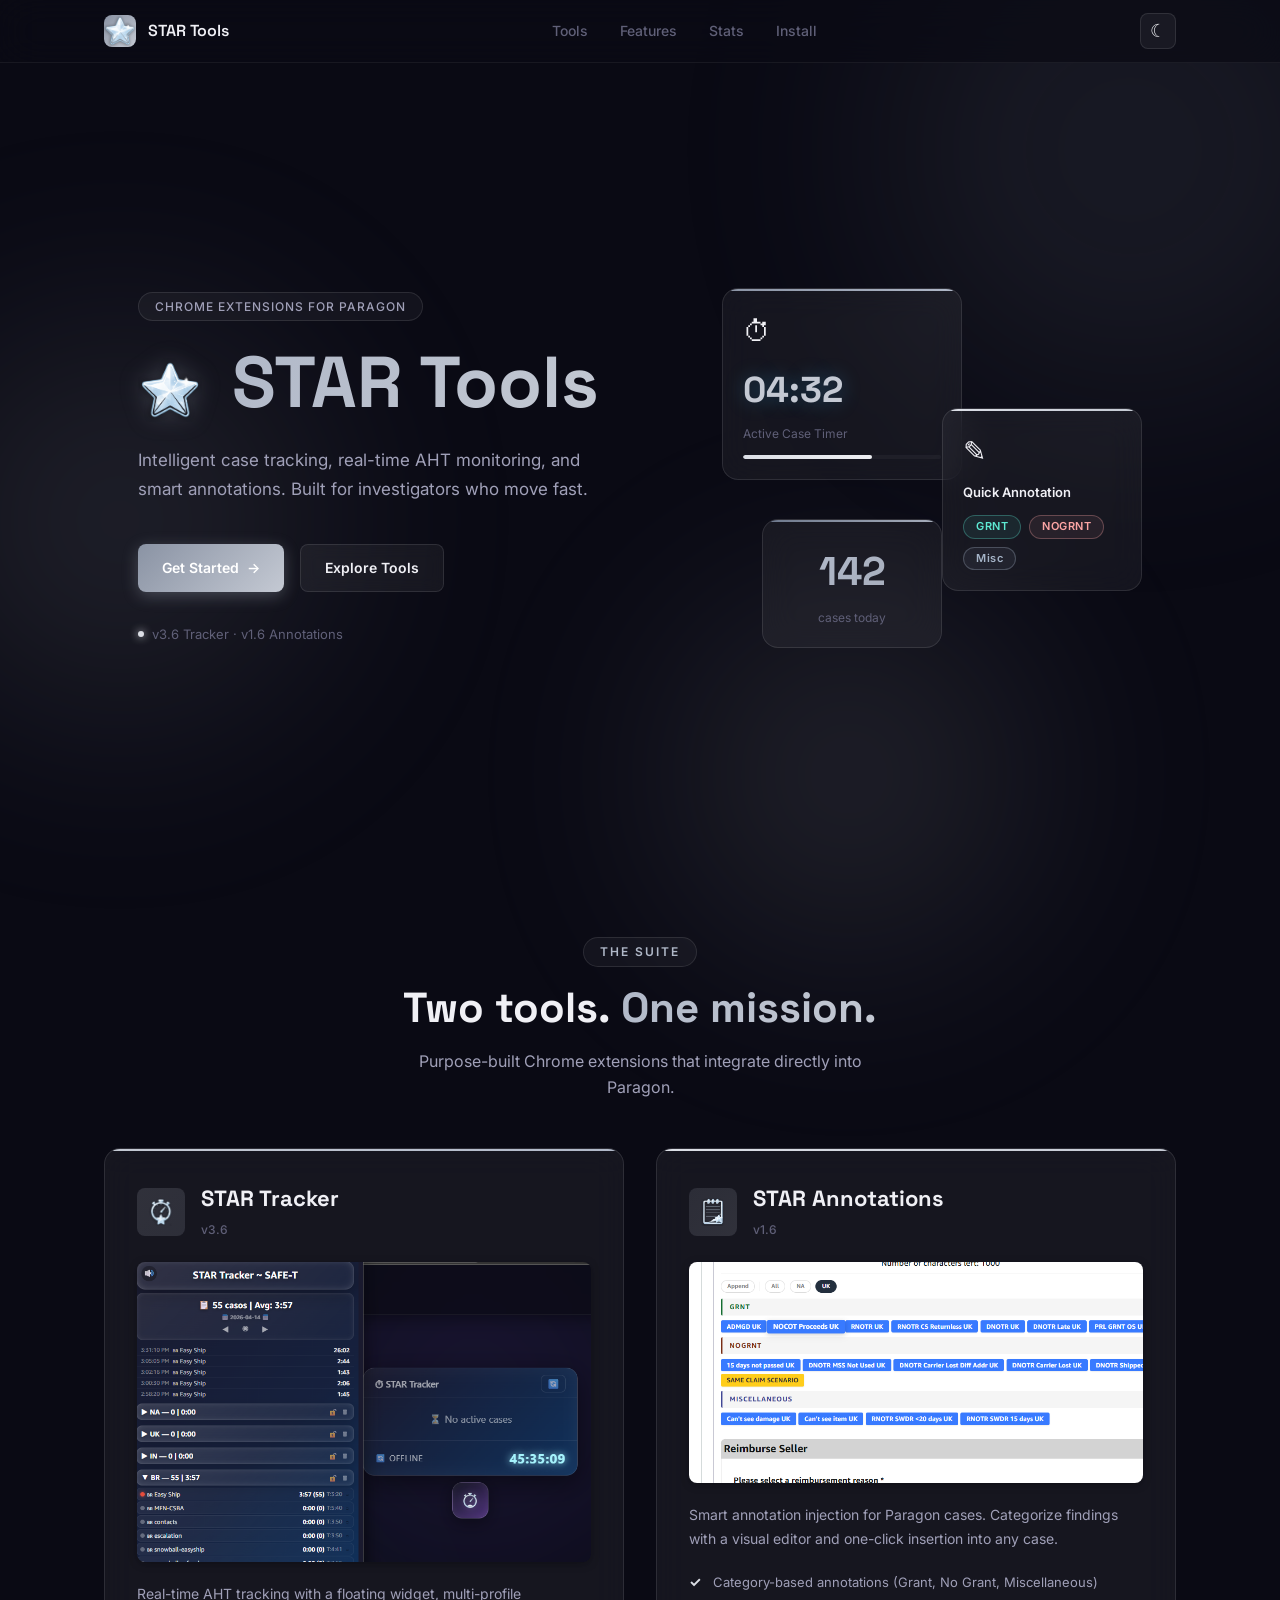
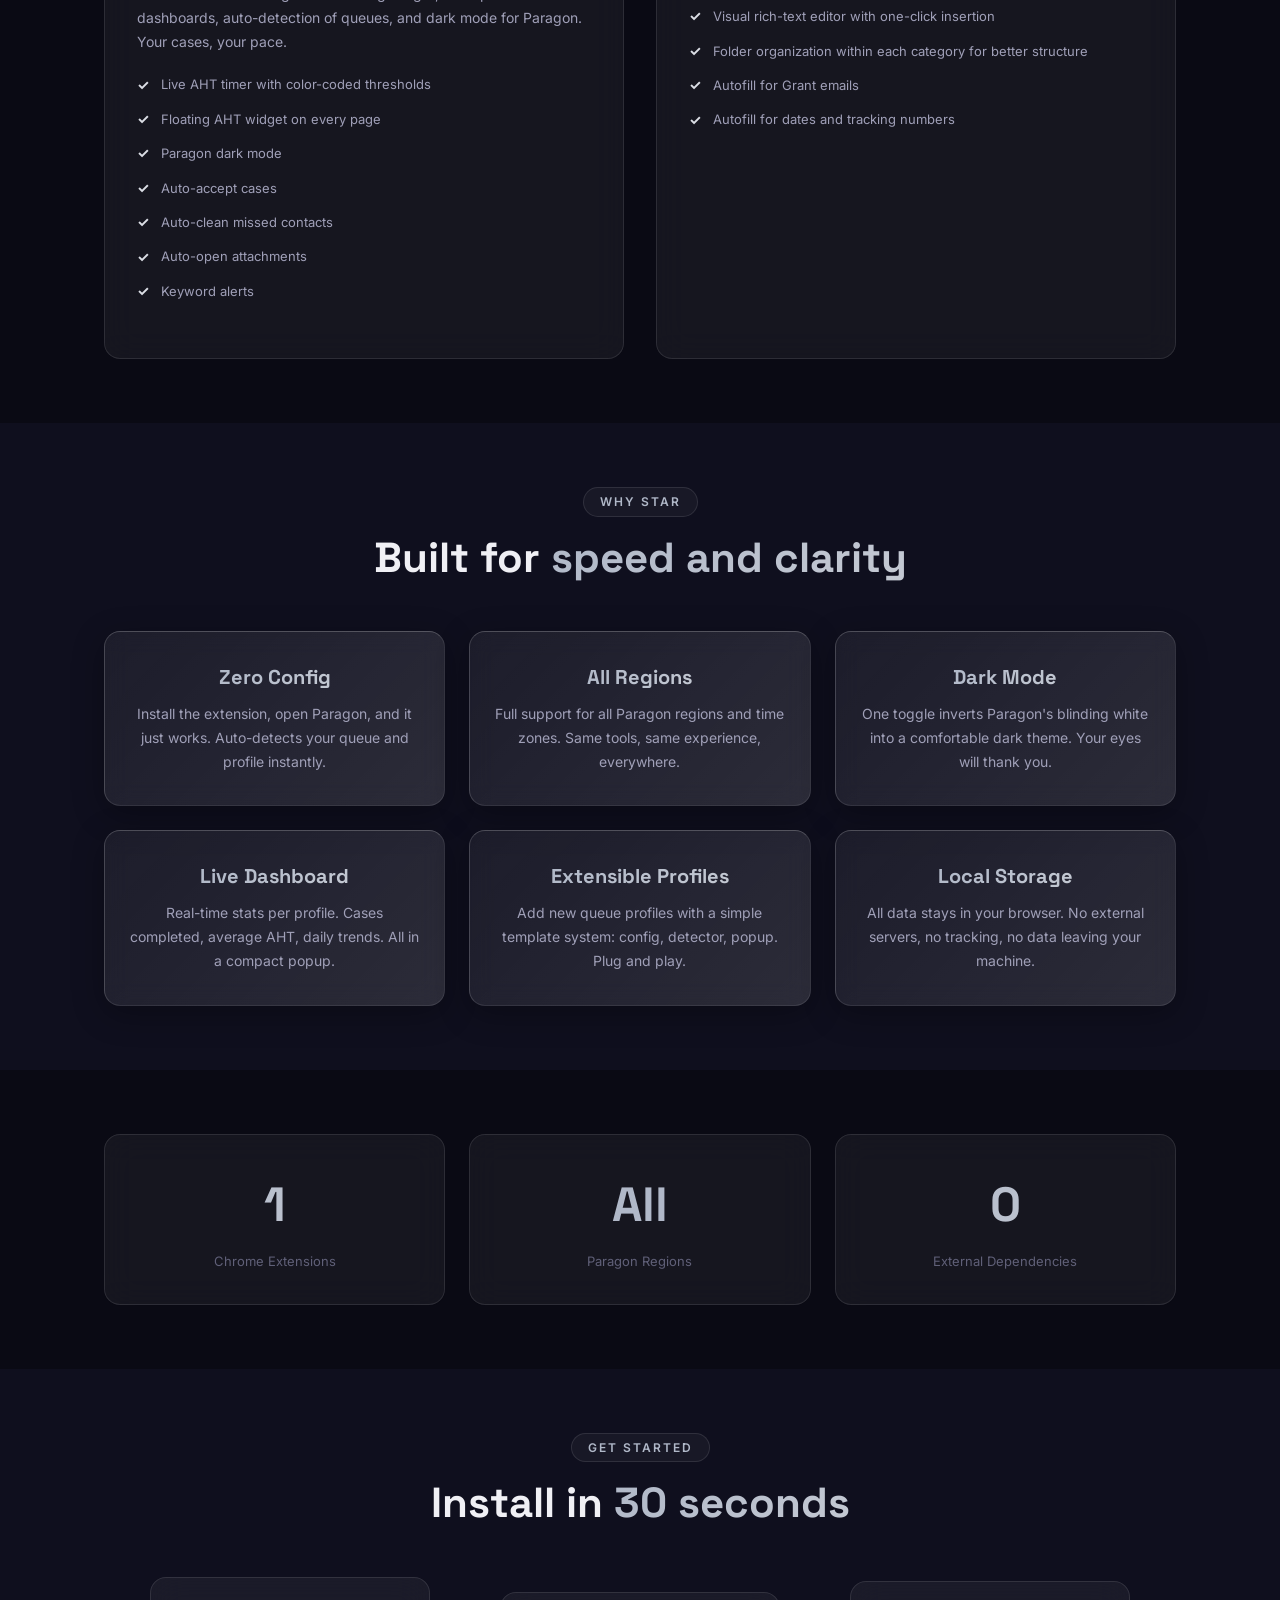
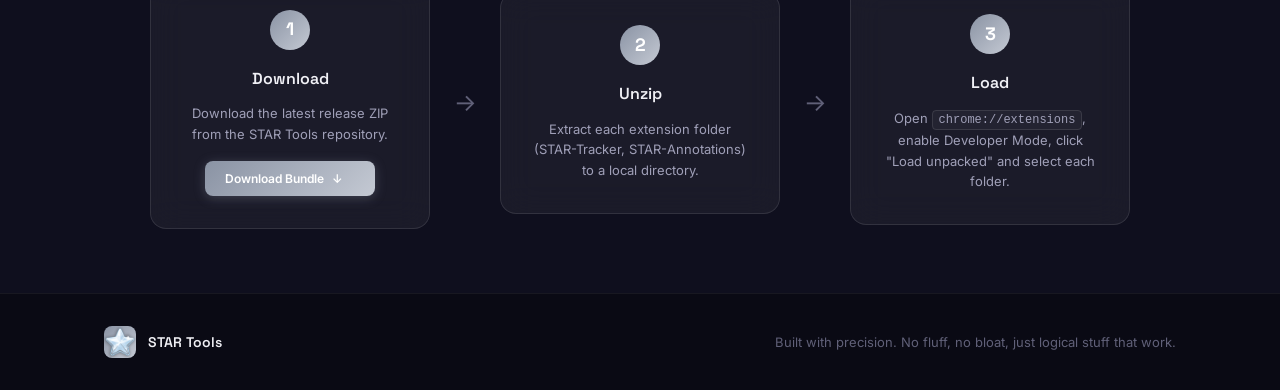
==== index.html @ 4fa31eee "nav: glow glider with scroll spy and hover tracking" ====
<!DOCTYPE html>
<html lang="en" data-theme="dark">
<head>
<meta charset="UTF-8">
<meta name="viewport" content="width=device-width, initial-scale=1.0">
<title>STAR Tools</title>
<link rel="preconnect" href="https://fonts.googleapis.com">
<link href="https://fonts.googleapis.com/css2?family=Inter:wght@300;400;500;600;700;800;900&family=Space+Grotesk:wght@400;500;600;700&display=swap" rel="stylesheet">
<link rel="stylesheet" href="styles.css">
</head>
<body>

<!-- floating particles -->
<div class="particles" id="particles"></div>

<!-- ambient blobs -->
<div class="blob blob-1"></div>
<div class="blob blob-2"></div>
<div class="blob blob-3"></div>

<!-- nav -->
<nav class="nav" id="nav">
  <div class="nav-inner">
    <div class="nav-brand">
      <img src="star-icon.png" alt="STAR Tools Icon" class="nav-logo">
      <span class="nav-title">STAR Tools</span>
    </div>
    <div class="nav-links" id="navLinks">
      <a href="#tools" class="nav-link">Tools</a>
      <a href="#features" class="nav-link">Features</a>
      <a href="#stats" class="nav-link">Stats</a>
      <a href="#install" class="nav-link">Install</a>
      <div class="nav-glider" id="navGlider"></div>
    </div>
    <button class="theme-toggle" id="themeToggle" aria-label="Toggle theme">
      <span class="theme-icon sun">&#9788;</span>
      <span class="theme-icon moon">&#9790;</span>
    </button>
  </div>
</nav>

<!-- hero -->
<section class="hero">
  <div class="hero-content">
    <div class="hero-badge">Chrome Extensions for Paragon</div>
    <h1 class="hero-title">
      <img src="star-icon.png" alt="STAR Tools Icon" class="hero-icon">
      <span class="gradient-text">STAR Tools</span>
    </h1>
    <p class="hero-subtitle">Intelligent case tracking, real-time AHT monitoring, and smart annotations. Built for investigators who move fast.</p>
    <div class="hero-actions">
      <a href="#install" class="btn btn-primary">
        <span>Get Started</span>
        <span class="btn-arrow">&rarr;</span>
      </a>
      <a href="#tools" class="btn btn-glass">
        <span>Explore Tools</span>
      </a>
    </div>
    <div class="hero-version">
      <span class="version-dot"></span>
      v3.6 Tracker &middot; v1.6 Annotations
    </div>
  </div>
  <div class="hero-visual">
    <div class="glass-card hero-card hero-card-1">
      <div class="card-accent"></div>
      <div class="card-icon">&#9201;</div>
      <div class="card-timer">04:32</div>
      <div class="card-label">Active Case Timer</div>
      <div class="card-bar"><div class="card-bar-fill" style="width:65%"></div></div>
    </div>
    <div class="glass-card hero-card hero-card-2">
      <div class="card-accent accent-green"></div>
      <div class="card-icon">&#9998;</div>
      <div class="card-mini-title">Quick Annotation</div>
      <div class="card-tags">
        <span class="tag tag-grnt">GRNT</span>
        <span class="tag tag-nogrnt">NOGRNT</span>
        <span class="tag tag-misc">Misc</span>
      </div>
    </div>
    <div class="glass-card hero-card hero-card-3">
      <div class="card-accent accent-purple"></div>
      <div class="card-stat-row">
        <span class="card-stat-num" data-target="142">0</span>
        <span class="card-stat-label">cases today</span>
      </div>
    </div>
  </div>
</section>

<!-- tools section -->
<section class="section" id="tools">
  <div class="container">
    <div class="section-header">
      <span class="section-badge">The Suite</span>
      <h2 class="section-title">Two tools. <span class="gradient-text">One mission.</span></h2>
      <p class="section-desc">Purpose-built Chrome extensions that integrate directly into Paragon.</p>
    </div>
    <div class="tools-grid">
      <!-- tracker card -->
      <div class="glass-card tool-card" id="trackerCard">
        <div class="card-accent accent-blue"></div>
        <div class="tool-header">
          <div class="tool-icon-wrap">
            <img src="star-tracker-icon.png" alt="STAR Tracker Icon" class="tool-header-icon">
          </div>
          <div>
            <h3 class="tool-name">STAR Tracker</h3>
            <span class="tool-version">v3.6</span>
          </div>
        </div>
        <img src="star-tracker-screenshot.png" alt="STAR Tracker dashboard showing live AHT timer and case stats" class="tool-screenshot">
        <p class="tool-desc">Real-time AHT tracking with a floating widget, multi-profile dashboards, auto-detection of queues, and dark mode for Paragon. Your cases, your pace.</p>
        <ul class="tool-features">
          <li><span class="feat-icon">&#10003;</span> Live AHT timer with color-coded thresholds</li>
          <li><span class="feat-icon">&#10003;</span> Floating AHT widget on every page</li>
          <li><span class="feat-icon">&#10003;</span> Paragon dark mode</li>
          <li><span class="feat-icon">&#10003;</span> Auto-accept cases</li>
          <li><span class="feat-icon">&#10003;</span> Auto-clean missed contacts</li>
          <li><span class="feat-icon">&#10003;</span> Auto-open attachments</li>
          <li><span class="feat-icon">&#10003;</span> Keyword alerts</li>
        </ul>
      </div>
      <!-- annotations card -->
      <div class="glass-card tool-card" id="annotationsCard">
        <div class="card-accent accent-emerald"></div>
        <div class="tool-header">
          <div class="tool-icon-wrap icon-emerald">
            <img src="star-annotations-icon.png" alt="STAR Annotations Icon" class="tool-header-icon">
          </div>
          <div>
            <h3 class="tool-name">STAR Annotations</h3>
            <span class="tool-version">v1.6</span>
          </div>
        </div>
        <img src="star-annotations-screenshot.png" alt="STAR Annotations editor with category-based annotation insertion" class="tool-screenshot">
        <p class="tool-desc">Smart annotation injection for Paragon cases. Categorize findings with a visual editor and one-click insertion into any case.</p>
        <ul class="tool-features">
          <li><span class="feat-icon">&#10003;</span> Category-based annotations (Grant, No Grant, Miscellaneous)</li>
          <li><span class="feat-icon">&#10003;</span> Visual rich-text editor with one-click insertion</li>
          <li><span class="feat-icon">&#10003;</span> Folder organization within each category for better structure</li>
          <li><span class="feat-icon">&#10003;</span> Autofill for Grant emails</li>
          <li><span class="feat-icon">&#10003;</span> Autofill for dates and tracking numbers</li>
        </ul>
      </div>
    </div>
  </div>
</section>

<!-- features -->
<section class="section section-alt" id="features">
  <div class="container">
    <div class="section-header">
      <span class="section-badge">Why STAR</span>
      <h2 class="section-title">Built for <span class="gradient-text">speed and clarity</span></h2>
    </div>
    <div class="features-grid">
      <div class="glass-card feature-card" data-tilt data-tilt-glare data-tilt-max-glare="0.3" data-tilt-scale="1.05">
        <h4 class="feature-name"><span class="gradient-text">Zero Config</span></h4>
        <p class="feature-desc">Install the extension, open Paragon, and it just works. Auto-detects your queue and profile instantly.</p>
      </div>
      <div class="glass-card feature-card" data-tilt data-tilt-glare data-tilt-max-glare="0.3" data-tilt-scale="1.05">
        <h4 class="feature-name"><span class="gradient-text">All Regions</span></h4>
        <p class="feature-desc">Full support for all Paragon regions and time zones. Same tools, same experience, everywhere.</p>
      </div>
      <div class="glass-card feature-card" data-tilt data-tilt-glare data-tilt-max-glare="0.3" data-tilt-scale="1.05">
        <h4 class="feature-name"><span class="gradient-text">Dark Mode</span></h4>
        <p class="feature-desc">One toggle inverts Paragon's blinding white into a comfortable dark theme. Your eyes will thank you.</p>
      </div>
      <div class="glass-card feature-card" data-tilt data-tilt-glare data-tilt-max-glare="0.3" data-tilt-scale="1.05">
        <h4 class="feature-name"><span class="gradient-text">Live Dashboard</span></h4>
        <p class="feature-desc">Real-time stats per profile. Cases completed, average AHT, daily trends. All in a compact popup.</p>
      </div>
      <div class="glass-card feature-card" data-tilt data-tilt-glare data-tilt-max-glare="0.3" data-tilt-scale="1.05">
        <h4 class="feature-name"><span class="gradient-text">Extensible Profiles</span></h4>
        <p class="feature-desc">Add new queue profiles with a simple template system: config, detector, popup. Plug and play.</p>
      </div>
      <div class="glass-card feature-card" data-tilt data-tilt-glare data-tilt-max-glare="0.3" data-tilt-scale="1.05">
        <h4 class="feature-name"><span class="gradient-text">Local Storage</span></h4>
        <p class="feature-desc">All data stays in your browser. No external servers, no tracking, no data leaving your machine.</p>
      </div>
    </div>
  </div>
</section>

<!-- stats -->
<section class="section" id="stats">
  <div class="container">
    <div class="stats-row stats-row-3">
      <div class="glass-card stat-card">
        <div class="stat-number" data-target="2">0</div>
        <div class="stat-label">Chrome Extensions</div>
      </div>
      <div class="glass-card stat-card">
        <div class="stat-number stat-text">All</div>
        <div class="stat-label">Paragon Regions</div>
      </div>
      <div class="glass-card stat-card">
        <div class="stat-number" data-target="0">0</div>
        <div class="stat-label">External Dependencies</div>
      </div>
    </div>
  </div>
</section>

<!-- install -->
<section class="section section-alt" id="install">
  <div class="container">
    <div class="section-header">
      <span class="section-badge">Get Started</span>
      <h2 class="section-title">Install in <span class="gradient-text">30 seconds</span></h2>
    </div>
    <div class="install-steps">
      <div class="glass-card step-card">
        <div class="step-num">1</div>
        <h4 class="step-title">Download</h4>
        <p class="step-desc">Download the latest release ZIP from the STAR Tools repository.</p>
        <a href="STAR-Tools-Bundle.zip" download class="btn btn-download btn-sm">
          <span>Download Bundle</span>
          <span class="btn-arrow">&darr;</span>
        </a>
      </div>
      <div class="step-arrow">&rarr;</div>
      <div class="glass-card step-card">
        <div class="step-num">2</div>
        <h4 class="step-title">Unzip</h4>
        <p class="step-desc">Extract each extension folder (STAR-Tracker, STAR-Annotations) to a local directory.</p>
      </div>
      <div class="step-arrow">&rarr;</div>
      <div class="glass-card step-card">
        <div class="step-num">3</div>
        <h4 class="step-title">Load</h4>
        <p class="step-desc">Open <code>chrome://extensions</code>, enable Developer Mode, click "Load unpacked" and select each folder.</p>
      </div>
    </div>
  </div>
</section>
</section>
<footer class="footer">
  <div class="container footer-inner">
    <div class="footer-brand">
       <img src="star-icon.png" alt="STAR Tools Icon" class="nav-logo">
      <span>STAR Tools</span>
    </div>
    <div class="footer-copy">Built with precision. No fluff, no bloat, just logical stuff that work.</div>
  </div>
</footer>

<script src="script.js"></script>
</body>
</html>
---- styles.css ----
/* ========================================
   STAR Tools Landing ~ Liquid Glass
   ======================================== */

/* -- reset & base -- */
*, *::before, *::after { margin: 0; padding: 0; box-sizing: border-box; }

:root {
  --font-body: 'Inter', sans-serif;
  --font-display: 'Space Grotesk', sans-serif;

  /* spacing scale (4px base) */
  --sp-1: 4px; --sp-2: 8px; --sp-3: 12px; --sp-4: 16px; --sp-5: 20px;
  --sp-6: 24px; --sp-7: 32px; --sp-8: 40px; --sp-9: 48px; --sp-10: 64px;

  /* radius */
  --radius-sm: 8px;
  --radius-md: 16px;
  --radius-lg: 24px;

  /* transitions */
  --ease: cubic-bezier(0.4, 0, 0.2, 1);
  --speed: 0.3s;

  /* gradient angles */
  --grad-angle: 135deg;
}

/* -- dark theme -- */
[data-theme="dark"] {
  --bg: #0a0a14;
  --bg-secondary: #0f0f1e;
  --surface: rgba(255, 255, 255, 0.04);
  --surface-hover: rgba(255, 255, 255, 0.08);
  --glass-bg: rgba(255, 255, 255, 0.05);
  --glass-border: rgba(255, 255, 255, 0.1);
  --glass-border-hover: rgba(255, 255, 255, 0.2);
  --text-primary: #f0f0f5;
  --text-secondary: #a0a0b8;
  --text-muted: #606078;
  --brand-500: #8a93a4;
  --brand-400: #b0b8c8;
  --brand-600: #6d788c;
  --accent-blue: #c4c9d3;
  --accent-emerald: #dcdfe6;
  --accent-rose: #a7aebc;
  --accent-amber: #edeef2;
  --shadow-sm: 0 2px 8px rgba(0,0,0,0.3);
  --shadow-md: 0 4px 20px rgba(0,0,0,0.4);
  --shadow-lg: 0 8px 40px rgba(0,0,0,0.5);
  --shadow-glow: 0 0 30px rgba(176,184,200,0.15);
  --nav-bg: rgba(10, 10, 20, 0.7);
  --divider: rgba(255,255,255,0.06);
}

/* -- light theme -- */
[data-theme="light"] {
  --bg: #f5f5fa;
  --bg-secondary: #eeeef4;
  --surface: rgba(255, 255, 255, 0.7);
  --surface-hover: rgba(255, 255, 255, 0.9);
  --glass-bg: rgba(255, 255, 255, 0.5);
  --glass-border: rgba(0, 0, 0, 0.08);
  --glass-border-hover: rgba(0, 0, 0, 0.15);
  --text-primary: #1a1a2e;
  --text-secondary: #4a4a6a;
  --text-muted: #8a8aa0;
  --brand-500: #414754;
  --brand-400: #576070;
  --brand-600: #2b2f38;
  --accent-blue: #6d788c;
  --accent-emerald: #1a1d23;
  --accent-rose: #414754;
  --accent-amber: #2b2f38;
  --shadow-sm: 0 2px 8px rgba(0,0,0,0.06);
  --shadow-md: 0 4px 20px rgba(0,0,0,0.08);
  --shadow-lg: 0 8px 40px rgba(0,0,0,0.1);
  --shadow-glow: 0 0 30px rgba(65,71,84,0.1);
  --nav-bg: rgba(245, 245, 250, 0.7);
  --divider: rgba(0,0,0,0.06);
}

html { scroll-behavior: smooth; }
body {
  font-family: var(--font-body);
  background: var(--bg);
  color: var(--text-primary);
  overflow-x: hidden;
  transition: background var(--speed) var(--ease), color var(--speed) var(--ease);
  line-height: 1.6;
}

.container { max-width: 1120px; margin: 0 auto; padding: 0 var(--sp-6); }

/* -- particles -- */
.particles { position: fixed; inset: 0; pointer-events: none; z-index: 0; overflow: hidden; }
.particle {
  position: absolute; bottom: -10px; background: var(--brand-500); border-radius: 50%;
  animation: floatUp linear infinite;
}
@keyframes floatUp {
  0% { transform: translateY(0) rotate(0deg); opacity: 0; }
  10% { opacity: 1; }
  90% { opacity: 1; }
  100% { transform: translateY(-110vh) rotate(360deg); opacity: 0; }
}

/* -- ambient blobs -- */
.blob {
  position: fixed; border-radius: 50%; filter: blur(120px); pointer-events: none; z-index: 0;
  opacity: 0.12;
}
.blob-1 { width: 500px; height: 500px; background: var(--brand-500); top: -100px; right: -100px; }
.blob-2 { width: 400px; height: 400px; background: var(--accent-blue); bottom: 20%; left: -80px; }
.blob-3 { width: 350px; height: 350px; background: var(--accent-emerald); bottom: -50px; right: 20%; }

/* -- glass card base -- */
.glass-card {
  background: var(--glass-bg);
  backdrop-filter: blur(16px); -webkit-backdrop-filter: blur(16px);
  border: 1px solid var(--glass-border);
  border-radius: var(--radius-md);
  position: relative; overflow: hidden;
  transition: transform var(--speed) var(--ease), border-color var(--speed) var(--ease), box-shadow var(--speed) var(--ease);
}
.glass-card:hover {
  border-color: var(--glass-border-hover);
  box-shadow: var(--shadow-lg), var(--shadow-glow);
}

/* card accent bar */
.card-accent {
  position: absolute; top: 0; left: 0; right: 0; height: 2px;
  background: linear-gradient(90deg, var(--brand-500), var(--brand-400));
}
.card-accent.accent-blue { background: linear-gradient(90deg, var(--accent-blue), var(--brand-400)); }
.card-accent.accent-green, .card-accent.accent-emerald { background: linear-gradient(90deg, var(--accent-emerald), var(--accent-blue)); }
.card-accent.accent-purple { background: linear-gradient(90deg, var(--brand-600), var(--accent-rose)); }

/* -- scroll reveal -- */
.reveal { opacity: 0; transform: translateY(30px); transition: opacity 0.6s var(--ease), transform 0.6s var(--ease); }
.reveal.revealed { opacity: 1; transform: translateY(0); }

/* -- nav -- */
.nav {
  position: sticky; top: 0; z-index: 100;
  background: var(--nav-bg); backdrop-filter: blur(20px); -webkit-backdrop-filter: blur(20px);
  border-bottom: 1px solid var(--divider);
  transition: background var(--speed) var(--ease), box-shadow var(--speed) var(--ease);
}
.nav.scrolled { box-shadow: var(--shadow-md); }
.nav-inner {
  max-width: 1120px; margin: 0 auto; padding: var(--sp-3) var(--sp-6);
  display: flex; align-items: center; justify-content: space-between;
}
.nav-brand { display: flex; align-items: center; gap: var(--sp-3); }
.nav-logo {
  width: 32px; height: 32px; border-radius: var(--radius-sm);
  background: linear-gradient(var(--grad-angle), var(--brand-500), var(--accent-blue));
  display: flex; align-items: center; justify-content: center;
  font-family: var(--font-display); font-weight: 700; font-size: 16px; color: #fff;
}
.nav-title { font-family: var(--font-display); font-weight: 600; font-size: 16px; }
.nav-links { display: flex; gap: var(--sp-7); position: relative; }
.nav-link {
  font-size: 14px; font-weight: 500; color: var(--text-muted); text-decoration: none;
  position: relative; transition: color 0.4s var(--ease); padding: var(--sp-2) 0;
}
.nav-link:hover, .nav-link.active { color: var(--text-primary); }

/* glow glider */
.nav-glider {
  position: absolute; bottom: -6px; height: 2px;
  background: var(--brand-400);
  border-radius: 1px;
  transition: left 0.4s cubic-bezier(0.37, 1.95, 0.66, 0.56), width 0.4s var(--ease);
  pointer-events: none;
  opacity: 0;
}
.nav-glider.visible { opacity: 1; }
.nav-glider::before {
  content: ''; position: absolute; inset: -4px -8px;
  background: var(--brand-400);
  filter: blur(8px); opacity: 0.6;
  border-radius: 4px;
}
.nav-glider::after {
  content: ''; position: absolute; top: -12px; bottom: -12px; left: -20px; right: -20px;
  background: radial-gradient(ellipse at center, var(--brand-400), transparent 70%);
  opacity: 0.15; pointer-events: none;
}

.theme-toggle {
  width: 36px; height: 36px; border-radius: var(--radius-sm); border: 1px solid var(--glass-border);
  background: var(--glass-bg); cursor: pointer; position: relative; overflow: hidden;
  transition: border-color var(--speed) var(--ease), background var(--speed) var(--ease);
}
.theme-toggle:hover { border-color: var(--glass-border-hover); background: var(--surface-hover); }
.theme-icon { position: absolute; inset: 0; display: flex; align-items: center; justify-content: center; font-size: 18px; transition: opacity var(--speed), transform var(--speed); }
[data-theme="dark"] .sun { opacity: 0; transform: rotate(-90deg) scale(0); }
[data-theme="dark"] .moon { opacity: 1; transform: rotate(0) scale(1); color: var(--accent-amber); }
[data-theme="light"] .sun { opacity: 1; transform: rotate(0) scale(1); color: var(--accent-amber); }
[data-theme="light"] .moon { opacity: 0; transform: rotate(90deg) scale(0); }

/* -- hero -- */
.hero {
  min-height: 90vh; display: flex; align-items: center; justify-content: center;
  padding: var(--sp-10) var(--sp-6); gap: var(--sp-10);
  position: relative; z-index: 1;
}
.hero-content { flex: 1; max-width: 520px; }
.hero-icon {
  width: 64px; height: 64px; vertical-align: middle; margin-right: var(--sp-3);
  border-radius: var(--radius-sm); filter: drop-shadow(0 0 12px rgba(176,184,200,0.3));
}
.hero-badge {
  display: inline-block; padding: var(--sp-1) var(--sp-4); border-radius: 50px;
  background: var(--surface); border: 1px solid var(--glass-border);
  font-size: 12px; font-weight: 500; color: var(--text-secondary);
  letter-spacing: 1px; text-transform: uppercase; margin-bottom: var(--sp-6);
}
.hero-title {
  font-family: var(--font-display); font-size: clamp(48px, 6vw, 72px);
  font-weight: 800; line-height: 1.05; margin-bottom: var(--sp-6);
}
.gradient-text {
  background: linear-gradient(var(--grad-angle), var(--brand-400), var(--accent-blue), var(--accent-emerald));
  background-size: 200% 200%; -webkit-background-clip: text; background-clip: text;
  -webkit-text-fill-color: transparent;
  animation: gradShift 4s ease infinite;
}
@keyframes gradShift { 0%,100% { background-position: 0% 50%; } 50% { background-position: 100% 50%; } }

.hero-subtitle { font-size: 17px; color: var(--text-secondary); line-height: 1.7; margin-bottom: var(--sp-8); max-width: 460px; }
.hero-actions { display: flex; gap: var(--sp-4); margin-bottom: var(--sp-7); flex-wrap: wrap; }

/* buttons */
.btn {
  display: inline-flex; align-items: center; gap: var(--sp-2); padding: var(--sp-3) var(--sp-6);
  border-radius: var(--radius-sm); font-size: 14px; font-weight: 600; text-decoration: none;
  transition: transform 0.15s var(--ease), box-shadow 0.15s var(--ease), background 0.15s var(--ease);
  cursor: pointer; border: none; position: relative; overflow: hidden;
}
.btn:active { transform: scale(0.97); }
.btn-primary {
  background: linear-gradient(var(--grad-angle), var(--brand-500), var(--accent-blue));
  color: #fff; box-shadow: 0 4px 16px rgba(176,184,200,0.3);
}
.btn-primary:hover { transform: translateY(-2px); box-shadow: 0 6px 24px rgba(176,184,200,0.45); }
.btn-download {
  --btn-w: 220px;
  background: linear-gradient(var(--grad-angle), var(--brand-500), var(--accent-blue));
  color: #fff; font-size: 16px; padding: var(--sp-4) var(--sp-8);
  border-radius: var(--radius-sm); box-shadow: 0 4px 20px rgba(176,184,200,0.35);
  width: var(--btn-w);
}
.btn-download.btn-sm {
  --btn-w: 170px;
  font-size: 12px; padding: var(--sp-2) var(--sp-5); margin-top: var(--sp-4);
  box-shadow: 0 2px 12px rgba(176,184,200,0.25);
}
.btn-download:hover {
  background-image: linear-gradient(
    to right,
    var(--brand-400),
    var(--brand-400) 16.65%,
    var(--accent-blue) 16.65%,
    var(--accent-blue) 33.3%,
    var(--accent-emerald) 33.3%,
    var(--accent-emerald) 49.95%,
    var(--brand-400) 49.95%,
    var(--brand-400) 66.6%,
    var(--accent-rose) 66.6%,
    var(--accent-rose) 83.25%,
    var(--accent-amber) 83.25%,
    var(--accent-amber) 100%,
    var(--brand-400) 100%
  );
  animation: btnSlide 2s linear infinite;
  transform: scale(1.08) translateY(-2px);
  box-shadow: 0 8px 32px rgba(176,184,200,0.5);
}
@keyframes btnSlide { to { background-position: var(--btn-w); } }
.btn-arrow { transition: transform 0.15s; }
.btn-primary:hover .btn-arrow { transform: translateX(4px); }
.btn-glass {
  background: var(--glass-bg); border: 1px solid var(--glass-border); color: var(--text-primary);
  backdrop-filter: blur(8px);
}
.btn-glass:hover { background: var(--surface-hover); border-color: var(--glass-border-hover); transform: translateY(-2px); }

.hero-version { font-size: 13px; color: var(--text-muted); display: flex; align-items: center; gap: var(--sp-2); }
.version-dot { width: 6px; height: 6px; border-radius: 50%; background: var(--accent-emerald); box-shadow: 0 0 8px var(--accent-emerald); animation: pulse 2s ease infinite; }
@keyframes pulse { 0%,100% { box-shadow: 0 0 8px var(--accent-emerald); } 50% { box-shadow: 0 0 20px var(--accent-emerald); } }

/* hero visual */
.hero-visual { flex: 1; max-width: 420px; position: relative; min-height: 360px; }
.hero-card { padding: var(--sp-5); position: absolute; }
.hero-card-1 {
  top: 0; left: 0; width: 240px;
  animation: float 5s ease-in-out infinite;
}
.hero-card-2 {
  top: 120px; right: 0; width: 200px;
  animation: float 5s ease-in-out infinite 1s;
}
.hero-card-3 {
  bottom: 0; left: 40px; width: 180px;
  animation: float 5s ease-in-out infinite 2s;
}
@keyframes float { 0%,100% { transform: translateY(0); } 50% { transform: translateY(-10px); } }

.card-icon { font-size: 28px; margin-bottom: var(--sp-2); }
.card-timer { font-family: var(--font-display); font-size: 36px; font-weight: 700; color: var(--accent-blue); text-shadow: 0 0 20px rgba(56,189,248,0.3); }
.card-label { font-size: 12px; color: var(--text-muted); margin-top: var(--sp-1); }
.card-bar { height: 4px; background: var(--surface); border-radius: 2px; margin-top: var(--sp-3); overflow: hidden; }
.card-bar-fill { height: 100%; background: linear-gradient(90deg, var(--accent-emerald), var(--accent-amber)); border-radius: 2px; transition: width 1s var(--ease); }
.card-mini-title { font-size: 13px; font-weight: 600; margin-bottom: var(--sp-3); }
.card-tags { display: flex; gap: var(--sp-2); flex-wrap: wrap; }
.tag {
  padding: 2px var(--sp-3); border-radius: 50px; font-size: 11px; font-weight: 600;
  border: 1px solid; letter-spacing: 0.5px;
}
.tag-grnt { color: #006878; border-color: rgba(0,104,120,0.3); background: rgba(0,104,120,0.1); }
.tag-nogrnt { color: #c0392b; border-color: rgba(192,57,43,0.3); background: rgba(192,57,43,0.1); }
.tag-misc { color: #2c3e50; border-color: rgba(44,62,80,0.3); background: rgba(44,62,80,0.1); }
[data-theme="dark"] .tag-grnt { color: #5eead4; border-color: rgba(94,234,212,0.3); background: rgba(94,234,212,0.08); }
[data-theme="dark"] .tag-nogrnt { color: #fca5a5; border-color: rgba(252,165,165,0.3); background: rgba(252,165,165,0.08); }
[data-theme="dark"] .tag-misc { color: #a5b4c8; border-color: rgba(165,180,200,0.3); background: rgba(165,180,200,0.08); }

.card-stat-row { text-align: center; }
.card-stat-num { font-family: var(--font-display); font-size: 40px; font-weight: 700; background: linear-gradient(var(--grad-angle), var(--brand-400), var(--accent-rose)); -webkit-background-clip: text; background-clip: text; -webkit-text-fill-color: transparent; }
.card-stat-label { display: block; font-size: 12px; color: var(--text-muted); margin-top: var(--sp-1); }

/* -- sections -- */
.section { padding: var(--sp-10) 0; position: relative; z-index: 1; }
.section-alt { background: var(--bg-secondary); transition: background var(--speed) var(--ease); }
.section-header { text-align: center; margin-bottom: var(--sp-9); }
.section-badge {
  display: inline-block; padding: var(--sp-1) var(--sp-4); border-radius: 50px;
  background: var(--surface); border: 1px solid var(--glass-border);
  font-size: 12px; font-weight: 600; color: var(--brand-400);
  letter-spacing: 2px; text-transform: uppercase; margin-bottom: var(--sp-4);
}
.section-title { font-family: var(--font-display); font-size: clamp(28px, 4vw, 42px); font-weight: 700; line-height: 1.2; }
.section-desc { font-size: 16px; color: var(--text-secondary); margin-top: var(--sp-4); max-width: 500px; margin-inline: auto; }

/* -- tools grid -- */
.tools-grid { display: grid; grid-template-columns: repeat(2, 1fr); gap: var(--sp-7); }
.tool-card { padding: var(--sp-7); transition: transform var(--speed) var(--ease), border-color var(--speed) var(--ease), box-shadow var(--speed) var(--ease); }
.tool-header { display: flex; align-items: center; gap: var(--sp-4); margin-bottom: var(--sp-5); }
.tool-icon-wrap {
  width: 48px; height: 48px; border-radius: var(--radius-sm);
  background: linear-gradient(var(--grad-angle), rgba(196,201,211,0.15), rgba(176,184,200,0.15));
  display: flex; align-items: center; justify-content: center; font-size: 24px;
}
.tool-icon-wrap.icon-emerald { background: linear-gradient(var(--grad-angle), rgba(167,174,188,0.15), rgba(196,201,211,0.15)); }
.tool-header-icon { width: 28px; height: 28px; border-radius: 4px; }
.tool-icon { line-height: 1; }
.tool-screenshot {
  display: block; max-width: 100%; border-radius: var(--radius-sm);
  box-shadow: var(--shadow-sm); margin-bottom: var(--sp-5);
}
.tool-name { font-family: var(--font-display); font-size: 22px; font-weight: 700; }
.tool-version { font-size: 12px; color: var(--text-muted); font-weight: 500; }
.tool-desc { font-size: 14px; color: var(--text-secondary); line-height: 1.7; margin-bottom: var(--sp-5); }
.tool-features { list-style: none; display: flex; flex-direction: column; gap: var(--sp-3); margin-bottom: var(--sp-6); }
.tool-features li { font-size: 13px; color: var(--text-secondary); display: flex; align-items: center; gap: var(--sp-3); }
.feat-icon { color: var(--accent-emerald); font-weight: 700; font-size: 14px; }
.tool-profiles { display: flex; gap: var(--sp-2); flex-wrap: wrap; }
.profile-badge {
  padding: var(--sp-1) var(--sp-3); border-radius: 50px; font-size: 11px; font-weight: 600;
  background: rgba(176,184,200,0.1); border: 1px solid rgba(176,184,200,0.2); color: var(--brand-400);
}
.profile-badge.badge-grnt { background: rgba(0,104,120,0.1); border-color: rgba(0,104,120,0.2); color: var(--accent-emerald); }
.profile-badge.badge-nogrnt { background: rgba(248,113,113,0.1); border-color: rgba(248,113,113,0.2); color: var(--accent-rose); }
.profile-badge.badge-misc { background: rgba(160,160,184,0.1); border-color: rgba(160,160,184,0.2); color: var(--text-secondary); }

/* -- features grid -- */
.features-grid { display: grid; grid-template-columns: repeat(3, 1fr); gap: var(--sp-6); }
.feature-card {
  padding: var(--sp-7) var(--sp-6); text-align: center;
  background: linear-gradient(135deg, rgba(255,255,255,0.06), rgba(255,255,255,0.12));
  border-top: 1px solid rgba(255,255,255,0.2);
  border-left: 1px solid rgba(255,255,255,0.15);
  backdrop-filter: blur(12px); -webkit-backdrop-filter: blur(12px);
  box-shadow: 0 8px 32px rgba(0,0,0,0.3);
  transform-style: preserve-3d;
}
[data-theme="light"] .feature-card {
  background: linear-gradient(135deg, rgba(255,255,255,0.5), rgba(255,255,255,0.7));
  border-top-color: rgba(255,255,255,0.6);
  border-left-color: rgba(255,255,255,0.4);
  box-shadow: 0 8px 32px rgba(0,0,0,0.08);
}
.feature-card .js-tilt-glare { border-radius: var(--radius-md); }
.feature-name {
  font-family: var(--font-display); font-size: 20px; font-weight: 700;
  margin-bottom: var(--sp-3); line-height: 1.3; transform: translateZ(15px);
}
.feature-desc { font-size: 14px; color: var(--text-secondary); line-height: 1.7; transform: translateZ(10px); }

/* -- stats -- */
.stats-row { display: grid; grid-template-columns: repeat(4, 1fr); gap: var(--sp-6); }
.stats-row-3 { grid-template-columns: repeat(3, 1fr); }
.stat-card { padding: var(--sp-7) var(--sp-5); text-align: center; }
.stat-card:hover { transform: translateY(-4px); }
.stat-number {
  font-family: var(--font-display); font-size: 48px; font-weight: 800;
  background: linear-gradient(var(--grad-angle), var(--brand-400), var(--accent-blue));
  -webkit-background-clip: text; background-clip: text; -webkit-text-fill-color: transparent;
}
.stat-text { -webkit-text-fill-color: unset; background: none; color: var(--brand-400); }
.stat-label { font-size: 13px; color: var(--text-muted); margin-top: var(--sp-2); }

/* -- install steps -- */
.install-steps { display: flex; align-items: center; justify-content: center; gap: var(--sp-6); }
.step-card { padding: var(--sp-7); text-align: center; flex: 1; max-width: 280px; }
.step-card:hover { transform: translateY(-4px); }
.step-num {
  width: 40px; height: 40px; border-radius: 50%; margin: 0 auto var(--sp-4);
  background: linear-gradient(var(--grad-angle), var(--brand-500), var(--accent-blue));
  display: flex; align-items: center; justify-content: center;
  font-family: var(--font-display); font-weight: 700; font-size: 18px; color: #fff;
}
.step-title { font-family: var(--font-display); font-size: 16px; font-weight: 600; margin-bottom: var(--sp-3); }
.step-desc { font-size: 13px; color: var(--text-secondary); line-height: 1.6; }
.step-desc code {
  background: var(--surface); padding: 2px 6px; border-radius: 4px; font-size: 12px;
  border: 1px solid var(--glass-border);
}
.step-arrow { font-size: 24px; color: var(--text-muted); }

/* -- footer -- */
.footer {
  border-top: 1px solid var(--divider); padding: var(--sp-7) 0;
  position: relative; z-index: 1;
}
.footer-inner { display: flex; align-items: center; justify-content: space-between; }
.footer-brand { display: flex; align-items: center; gap: var(--sp-3); font-family: var(--font-display); font-weight: 600; font-size: 14px; }
.footer-copy { font-size: 13px; color: var(--text-muted); }

/* -- responsive -- */
@media (max-width: 900px) {
  .hero { flex-direction: column; text-align: center; min-height: auto; padding-top: var(--sp-9); }
  .hero-content { max-width: 100%; }
  .hero-subtitle { margin-inline: auto; }
  .hero-actions { justify-content: center; }
  .hero-version { justify-content: center; }
  .hero-visual { max-width: 340px; min-height: 320px; margin: 0 auto; }
  .tools-grid { grid-template-columns: 1fr; }
  .features-grid { grid-template-columns: 1fr 1fr; }
  .stats-row { grid-template-columns: 1fr 1fr; }
  .stats-row-3 { grid-template-columns: 1fr 1fr; }
  .install-steps { flex-direction: column; }
  .step-arrow { transform: rotate(90deg); }
  .nav-links { display: none; }
}
@media (max-width: 600px) {
  .features-grid { grid-template-columns: 1fr; }
  .stats-row { grid-template-columns: 1fr 1fr; }
  .footer-inner { flex-direction: column; gap: var(--sp-3); text-align: center; }
}

/* -- reduced motion -- */
@media (prefers-reduced-motion: reduce) {
  *, *::before, *::after { animation-duration: 0.01ms !important; transition-duration: 0.01ms !important; }
}
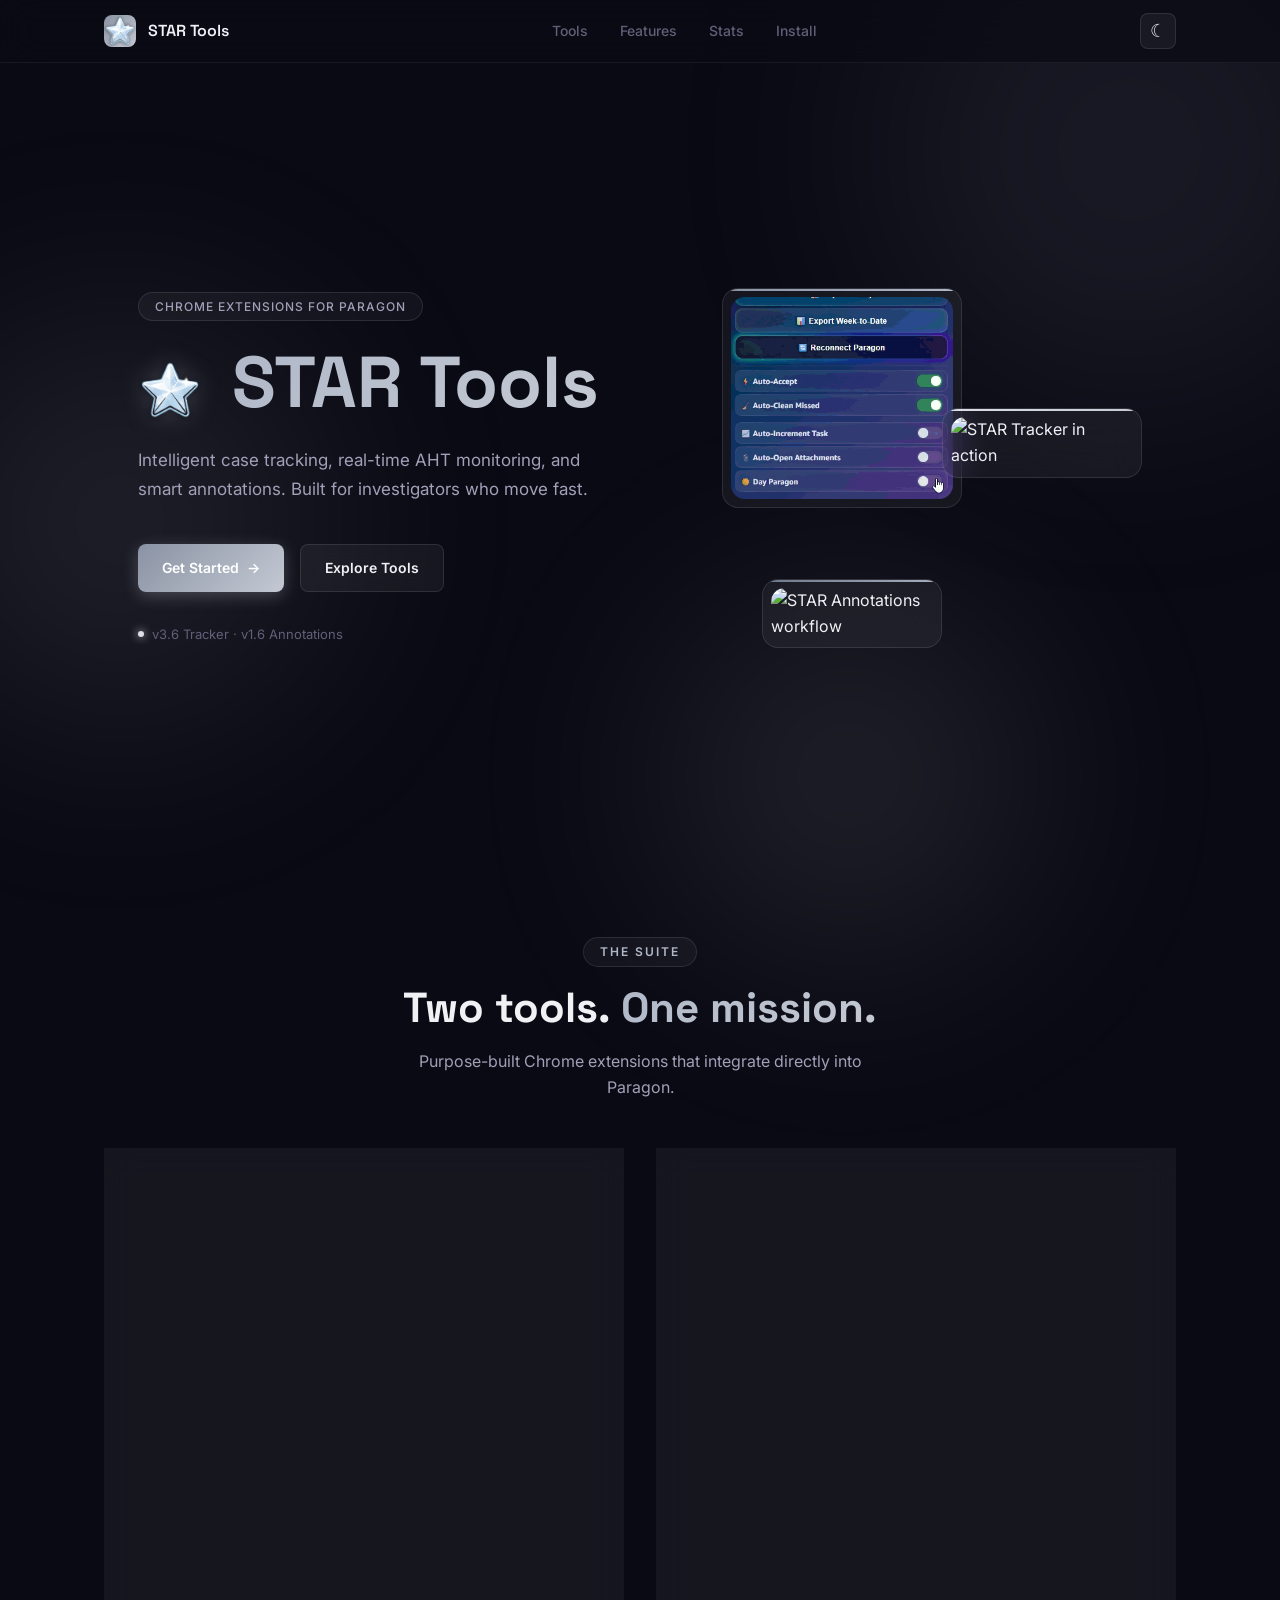
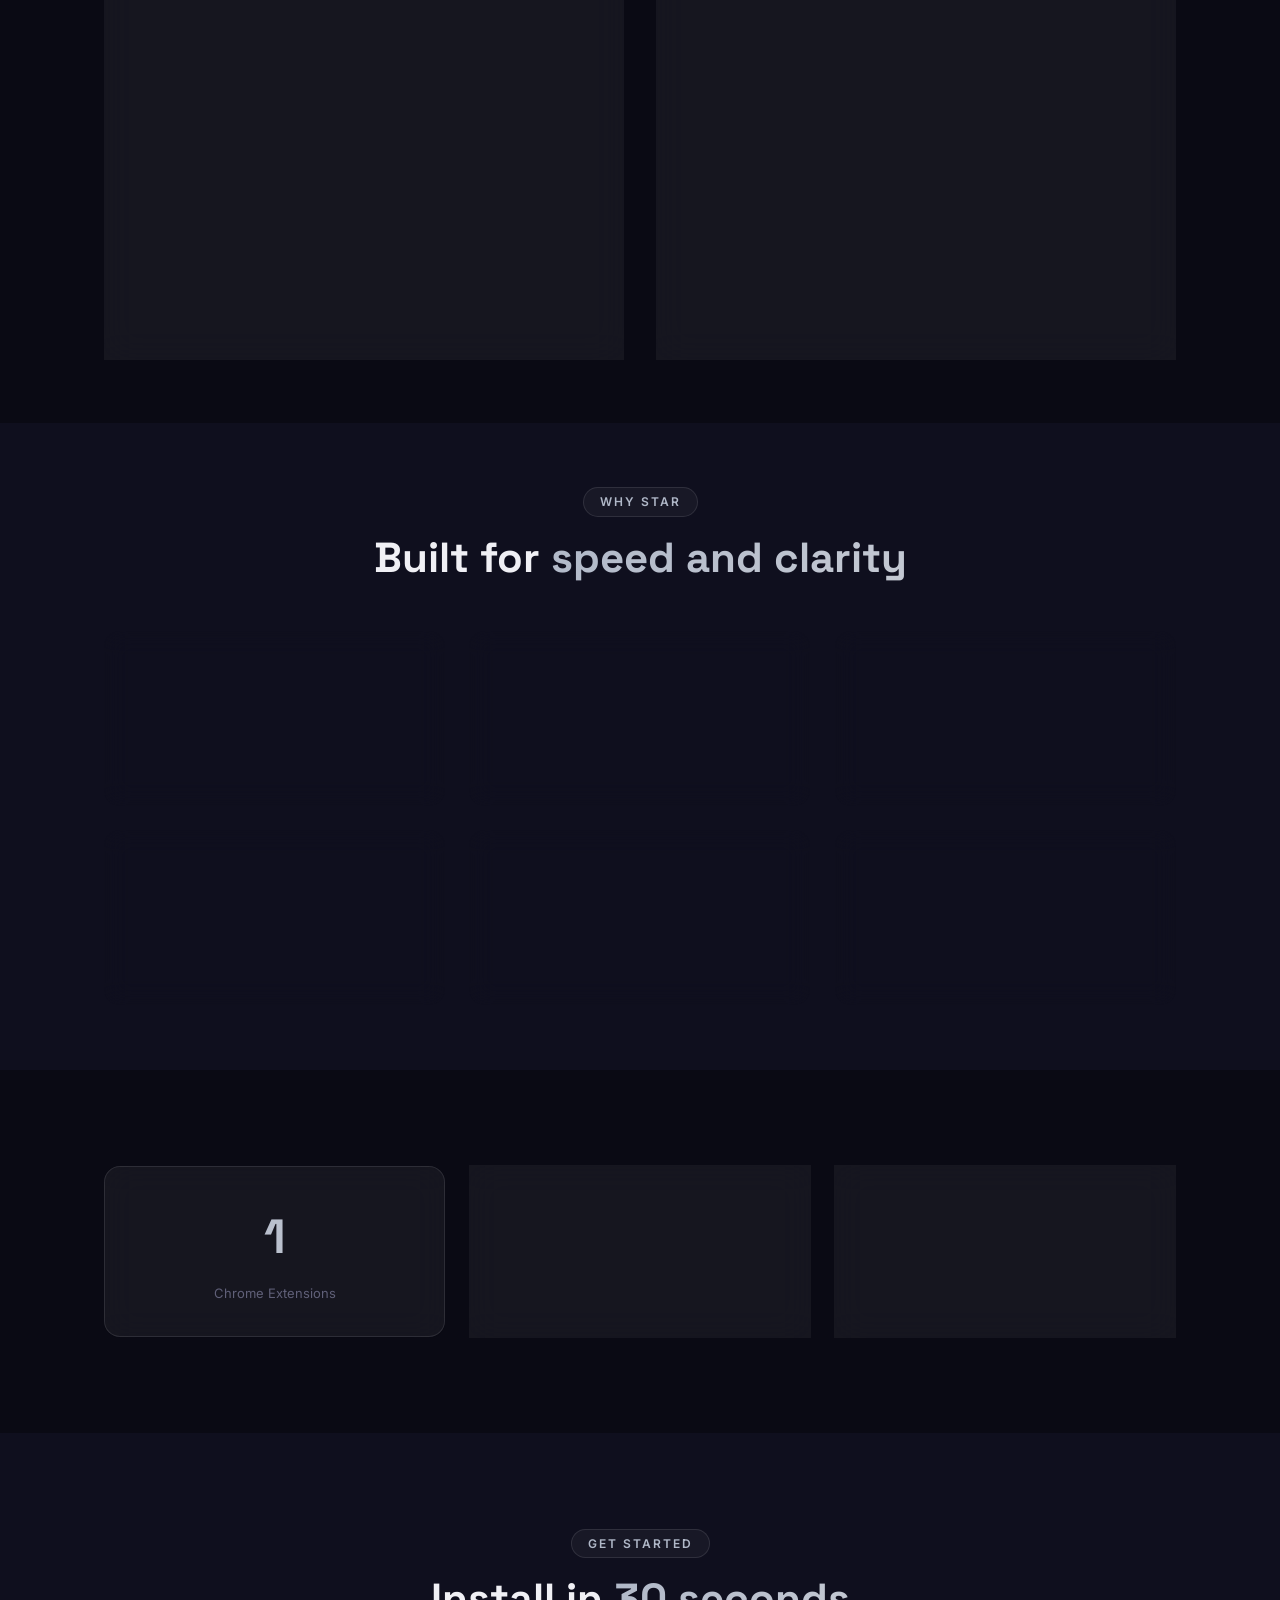
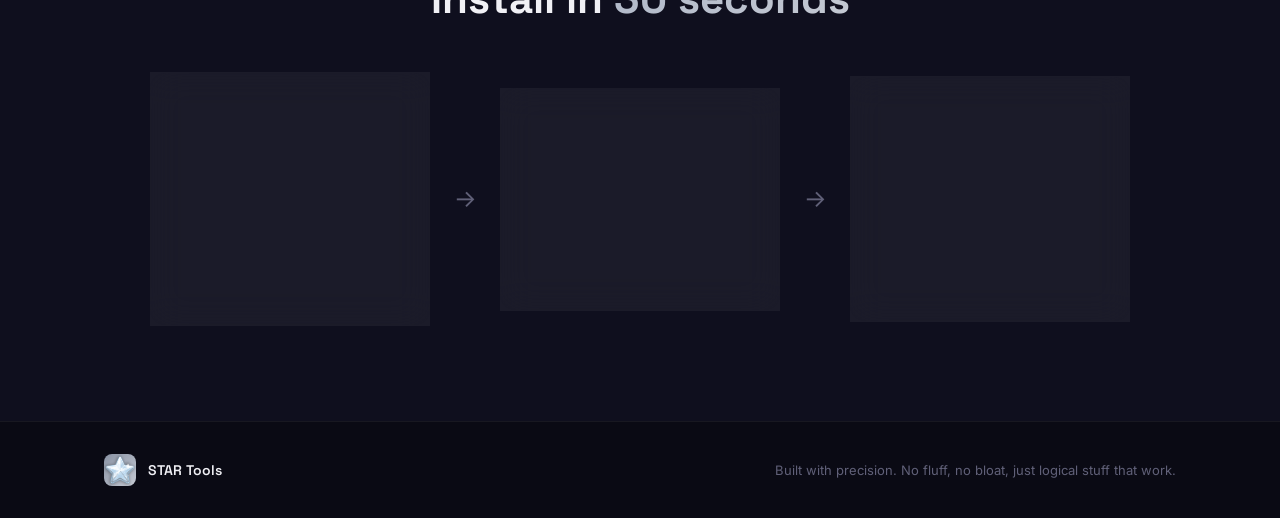
==== commit 7bf364a8: "hero: replace static cards with gif showcases" ====
--- a/index.html
+++ b/index.html
@@ -65,27 +65,15 @@
   <div class="hero-visual">
     <div class="glass-card hero-card hero-card-1">
       <div class="card-accent"></div>
-      <div class="card-icon">&#9201;</div>
-      <div class="card-timer">04:32</div>
-      <div class="card-label">Active Case Timer</div>
-      <div class="card-bar"><div class="card-bar-fill" style="width:65%"></div></div>
+      <img src="hero-1.gif" alt="STAR Tools demo" class="hero-gif">
     </div>
     <div class="glass-card hero-card hero-card-2">
       <div class="card-accent accent-green"></div>
-      <div class="card-icon">&#9998;</div>
-      <div class="card-mini-title">Quick Annotation</div>
-      <div class="card-tags">
-        <span class="tag tag-grnt">GRNT</span>
-        <span class="tag tag-nogrnt">NOGRNT</span>
-        <span class="tag tag-misc">Misc</span>
-      </div>
+      <img src="hero-2.gif" alt="STAR Tracker in action" class="hero-gif">
     </div>
     <div class="glass-card hero-card hero-card-3">
       <div class="card-accent accent-purple"></div>
-      <div class="card-stat-row">
-        <span class="card-stat-num" data-target="142">0</span>
-        <span class="card-stat-label">cases today</span>
-      </div>
+      <img src="hero-3.gif" alt="STAR Annotations workflow" class="hero-gif">
     </div>
   </div>
 </section>
--- a/styles.css
+++ b/styles.css
@@ -161,7 +161,7 @@
   font-family: var(--font-display); font-weight: 700; font-size: 16px; color: #fff;
 }
 .nav-title { font-family: var(--font-display); font-weight: 600; font-size: 16px; }
-.nav-links { display: flex; gap: var(--sp-7); position: relative; }
+.nav-links { display: flex; gap: var(--sp-7); position: relative; overflow: visible; }
 .nav-link {
   font-size: 14px; font-weight: 500; color: var(--text-muted); text-decoration: none;
   position: relative; transition: color 0.4s var(--ease); padding: var(--sp-2) 0;
@@ -170,24 +170,26 @@
 
 /* glow glider */
 .nav-glider {
-  position: absolute; bottom: -6px; height: 2px;
+  position: absolute; bottom: -6px; height: 1px;
   background: var(--brand-400);
   border-radius: 1px;
   transition: left 0.4s cubic-bezier(0.37, 1.95, 0.66, 0.56), width 0.4s var(--ease);
   pointer-events: none;
   opacity: 0;
 }
-.nav-glider.visible { opacity: 1; }
+.nav-glider.visible { opacity: 0.5; }
 .nav-glider::before {
-  content: ''; position: absolute; inset: -4px -8px;
+  content: ''; position: absolute;
+  top: -6px; bottom: -10px; left: -12px; right: -12px;
   background: var(--brand-400);
-  filter: blur(8px); opacity: 0.6;
-  border-radius: 4px;
+  filter: blur(12px); opacity: 0.7;
+  border-radius: 8px;
 }
 .nav-glider::after {
-  content: ''; position: absolute; top: -12px; bottom: -12px; left: -20px; right: -20px;
+  content: ''; position: absolute;
+  top: -20px; bottom: -24px; left: -30px; right: -30px;
   background: radial-gradient(ellipse at center, var(--brand-400), transparent 70%);
-  opacity: 0.15; pointer-events: none;
+  opacity: 0.2; pointer-events: none;
 }
 
 .theme-toggle {
@@ -295,7 +297,12 @@
 
 /* hero visual */
 .hero-visual { flex: 1; max-width: 420px; position: relative; min-height: 360px; }
-.hero-card { padding: var(--sp-5); position: absolute; }
+.hero-card { padding: var(--sp-2); position: absolute; }
+.hero-gif {
+  display: block; width: 100%; height: auto;
+  border-radius: calc(var(--radius-md) - 2px);
+  object-fit: cover;
+}
 .hero-card-1 {
   top: 0; left: 0; width: 240px;
   animation: float 5s ease-in-out infinite;
@@ -401,6 +408,7 @@
 .feature-desc { font-size: 14px; color: var(--text-secondary); line-height: 1.7; transform: translateZ(10px); }
 
 /* -- stats -- */
+#stats { padding: 96px 0; }
 .stats-row { display: grid; grid-template-columns: repeat(4, 1fr); gap: var(--sp-6); }
 .stats-row-3 { grid-template-columns: repeat(3, 1fr); }
 .stat-card { padding: var(--sp-7) var(--sp-5); text-align: center; }
@@ -414,6 +422,7 @@
 .stat-label { font-size: 13px; color: var(--text-muted); margin-top: var(--sp-2); }
 
 /* -- install steps -- */
+#install { padding: 96px 0; }
 .install-steps { display: flex; align-items: center; justify-content: center; gap: var(--sp-6); }
 .step-card { padding: var(--sp-7); text-align: center; flex: 1; max-width: 280px; }
 .step-card:hover { transform: translateY(-4px); }
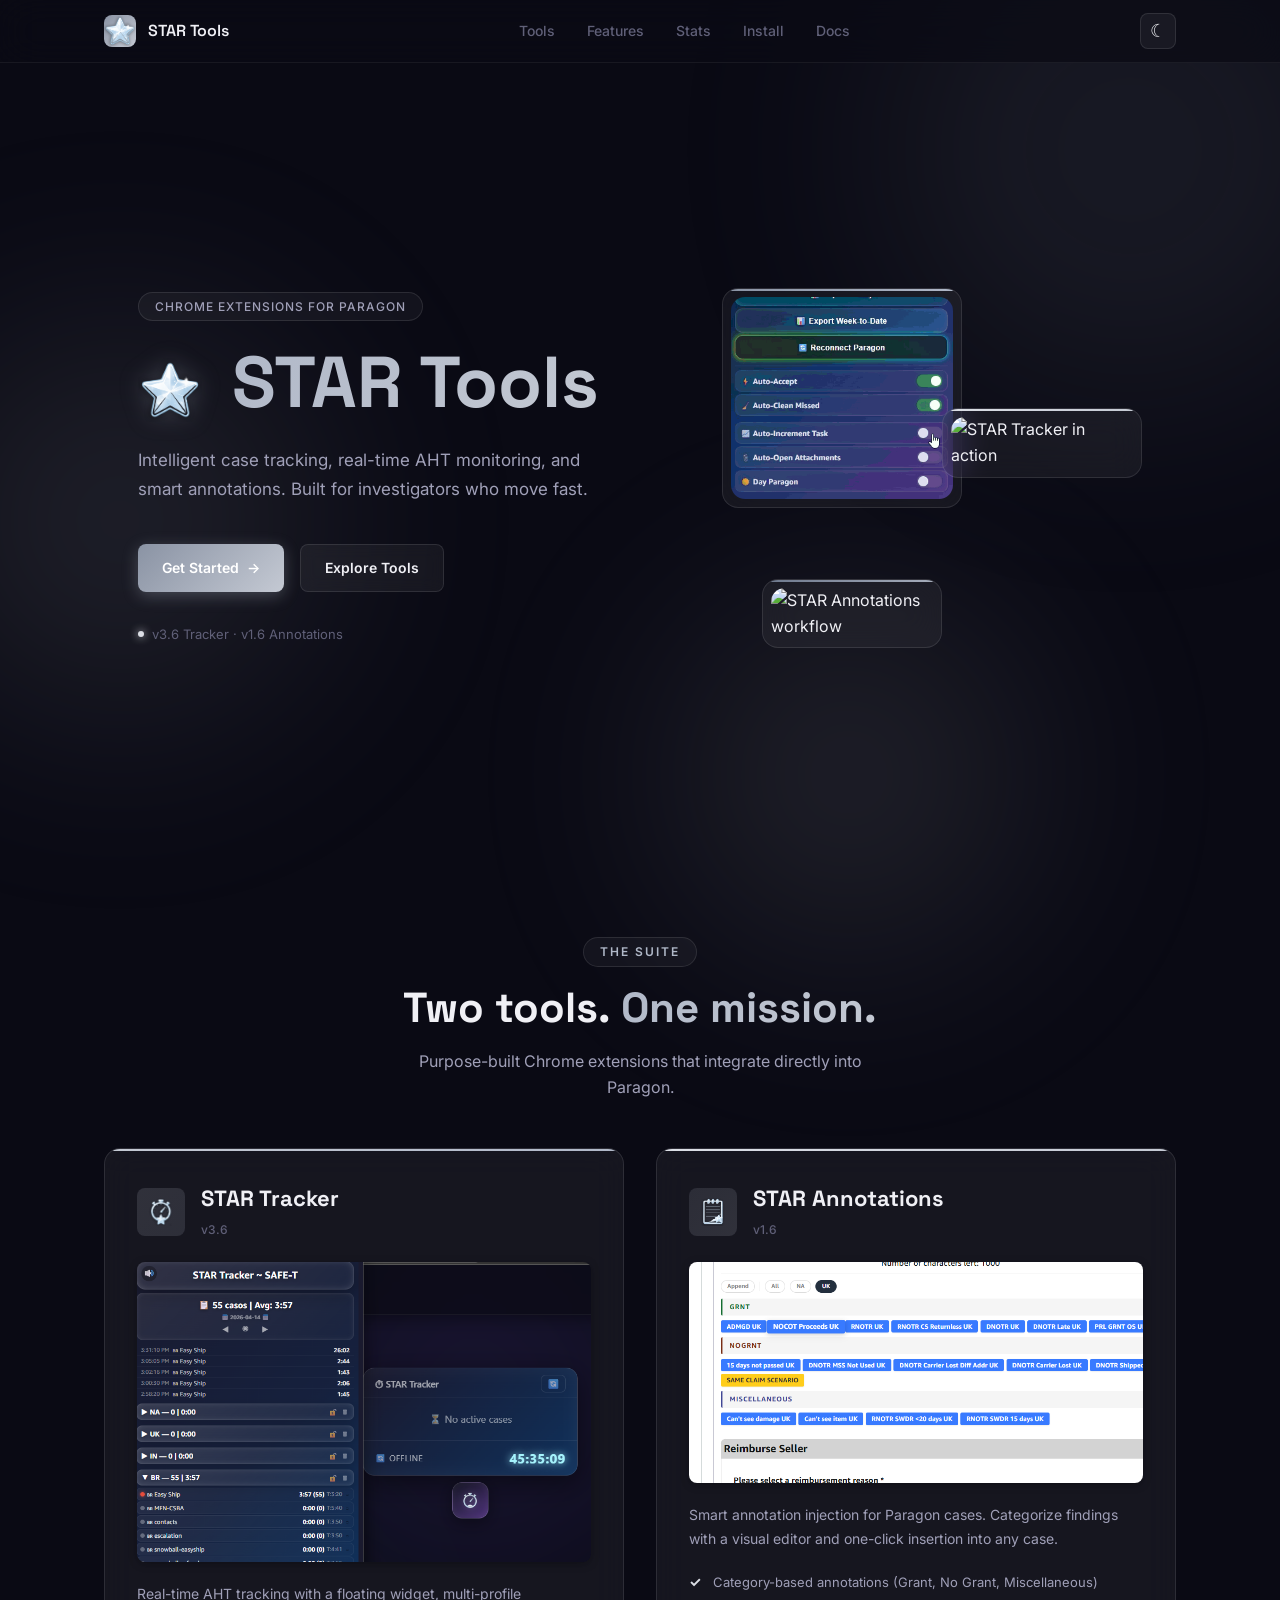
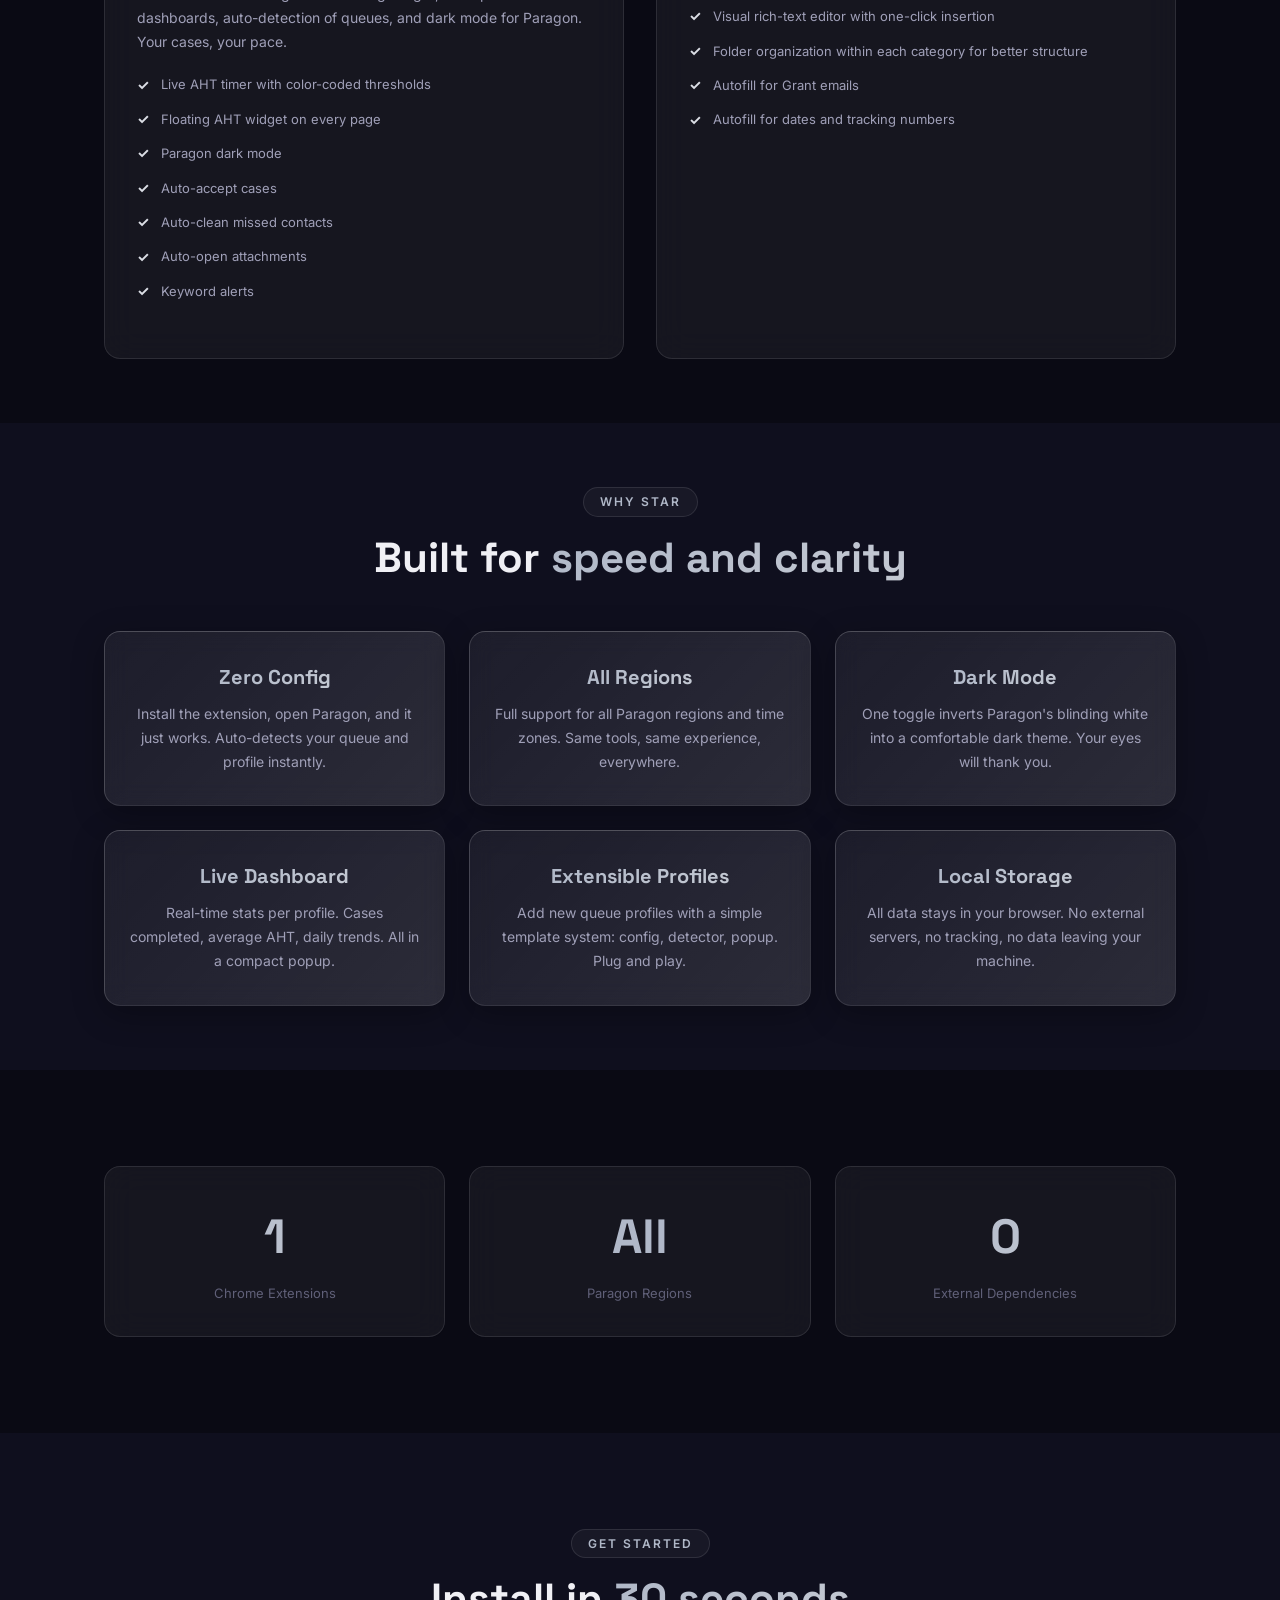
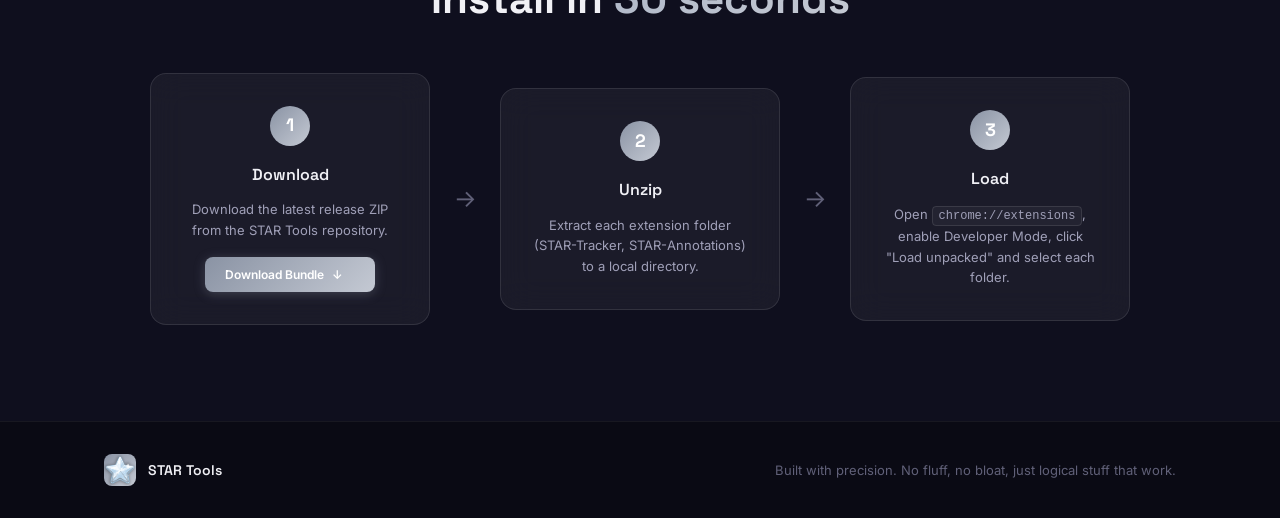
==== commit b9ae26af: "feat: add documentation page" ====
--- a/index.html
+++ b/index.html
@@ -30,6 +30,7 @@
       <a href="#features" class="nav-link">Features</a>
       <a href="#stats" class="nav-link">Stats</a>
       <a href="#install" class="nav-link">Install</a>
+      <a href="docs/" class="nav-link">Docs</a>
       <div class="nav-glider" id="navGlider"></div>
     </div>
     <button class="theme-toggle" id="themeToggle" aria-label="Toggle theme">
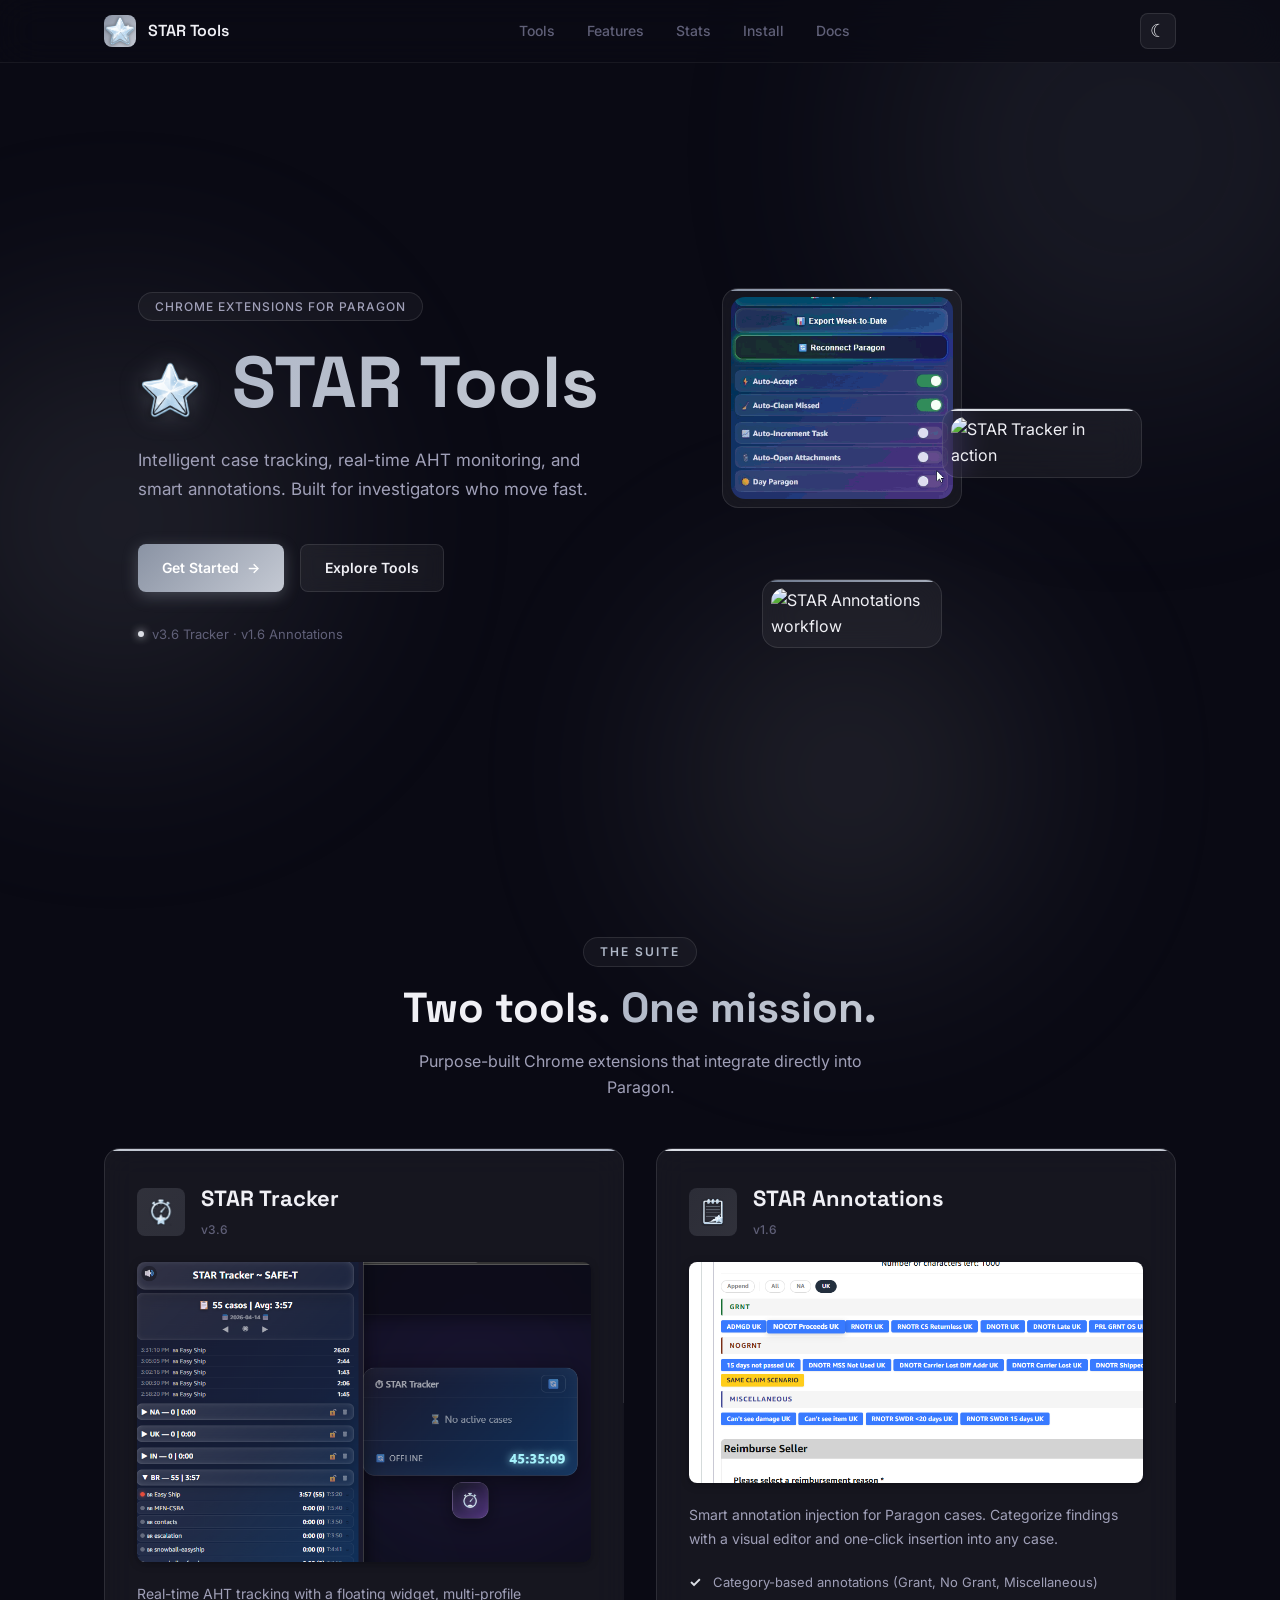
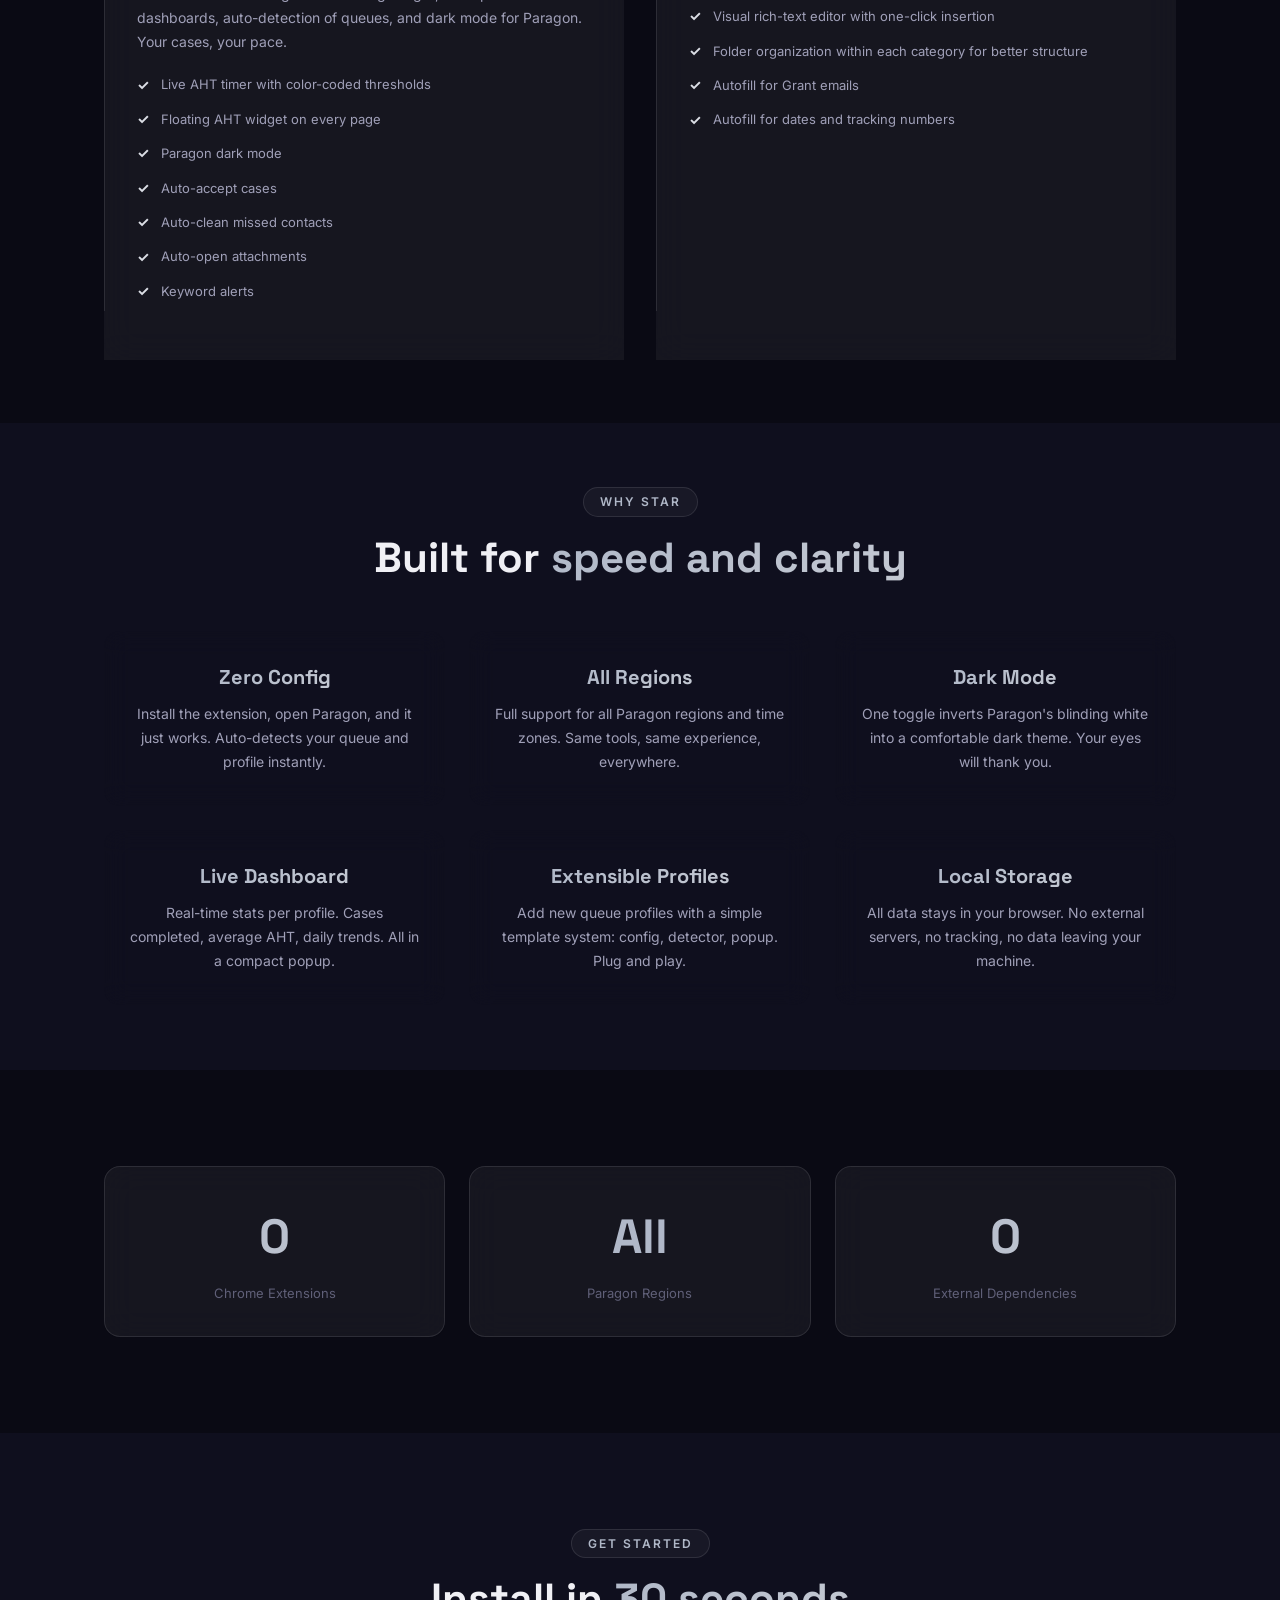
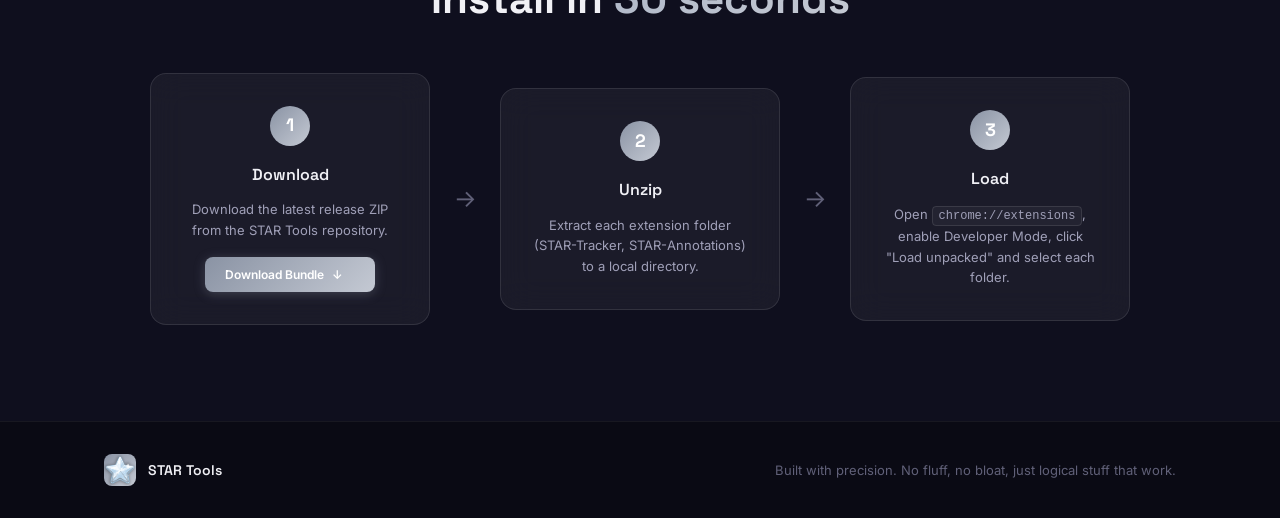
==== commit 7dd11fd3: "feat(nav): add hamburger menu for mobile viewport Docs link was inaccessible on phone view since nav" ====
--- a/index.html
+++ b/index.html
@@ -33,6 +33,9 @@
       <a href="docs/" class="nav-link">Docs</a>
       <div class="nav-glider" id="navGlider"></div>
     </div>
+    <button class="hamburger" id="hamburger" aria-label="Toggle menu">
+      <span></span><span></span><span></span>
+    </button>
     <button class="theme-toggle" id="themeToggle" aria-label="Toggle theme">
       <span class="theme-icon sun">&#9788;</span>
       <span class="theme-icon moon">&#9790;</span>
--- a/styles.css
+++ b/styles.css
@@ -162,6 +162,7 @@
 }
 .nav-title { font-family: var(--font-display); font-weight: 600; font-size: 16px; }
 .nav-links { display: flex; gap: var(--sp-7); position: relative; overflow: visible; }
+.hamburger { display: none; }
 .nav-link {
   font-size: 14px; font-weight: 500; color: var(--text-muted); text-decoration: none;
   position: relative; transition: color 0.4s var(--ease); padding: var(--sp-2) 0;
@@ -463,7 +464,26 @@
   .stats-row-3 { grid-template-columns: 1fr 1fr; }
   .install-steps { flex-direction: column; }
   .step-arrow { transform: rotate(90deg); }
-  .nav-links { display: none; }
+  .nav-links {
+    display: none; position: absolute; top: 100%; left: 0; right: 0;
+    flex-direction: column; gap: 0; padding: var(--sp-4) var(--sp-6);
+    background: var(--surface); border-top: 1px solid var(--border);
+    box-shadow: var(--shadow-lg);
+  }
+  .nav-links.open { display: flex; }
+  .nav-links .nav-link { padding: var(--sp-3) 0; }
+  .nav-glider { display: none; }
+  .hamburger {
+    display: flex; flex-direction: column; gap: 5px; background: none;
+    border: none; cursor: pointer; padding: var(--sp-2); z-index: 10;
+  }
+  .hamburger span {
+    width: 22px; height: 2px; background: var(--text-primary);
+    border-radius: 2px; transition: transform 0.3s var(--ease), opacity 0.3s var(--ease);
+  }
+  .hamburger.open span:nth-child(1) { transform: translateY(7px) rotate(45deg); }
+  .hamburger.open span:nth-child(2) { opacity: 0; }
+  .hamburger.open span:nth-child(3) { transform: translateY(-7px) rotate(-45deg); }
 }
 @media (max-width: 600px) {
   .features-grid { grid-template-columns: 1fr; }
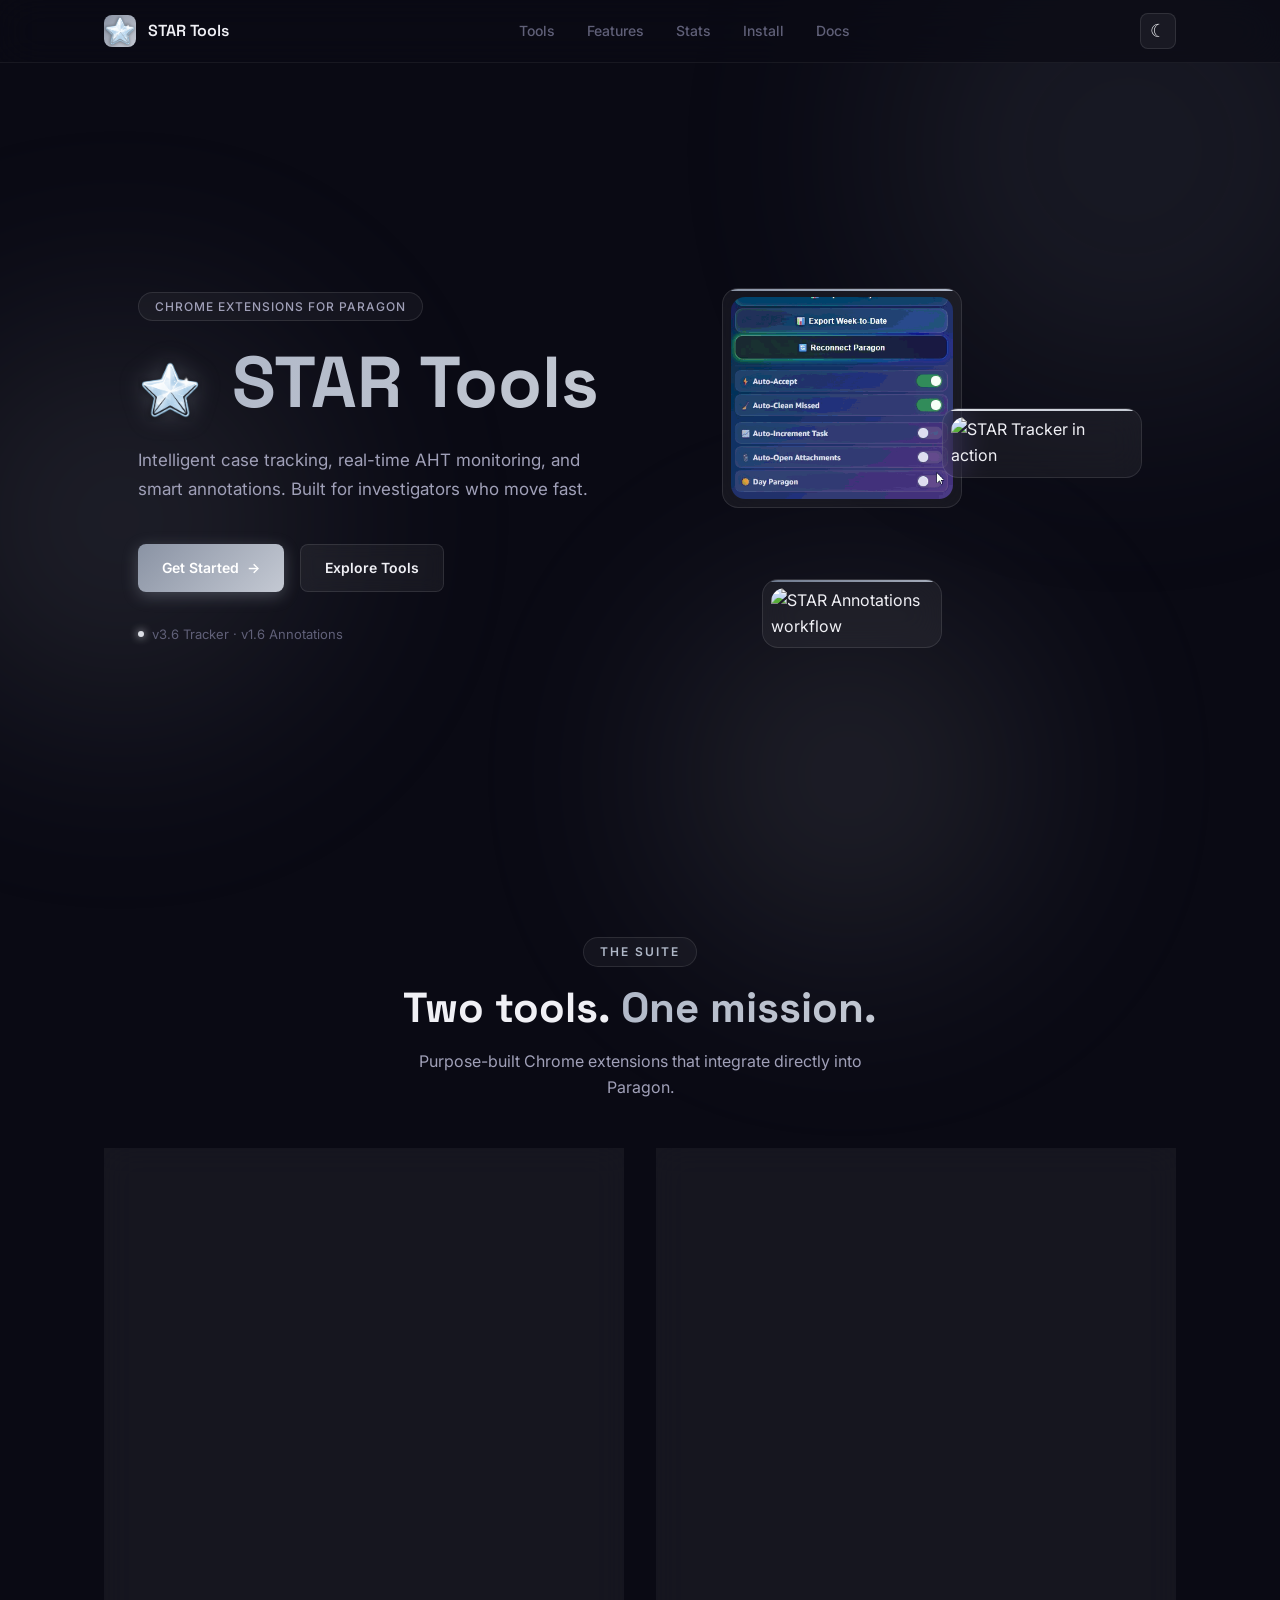
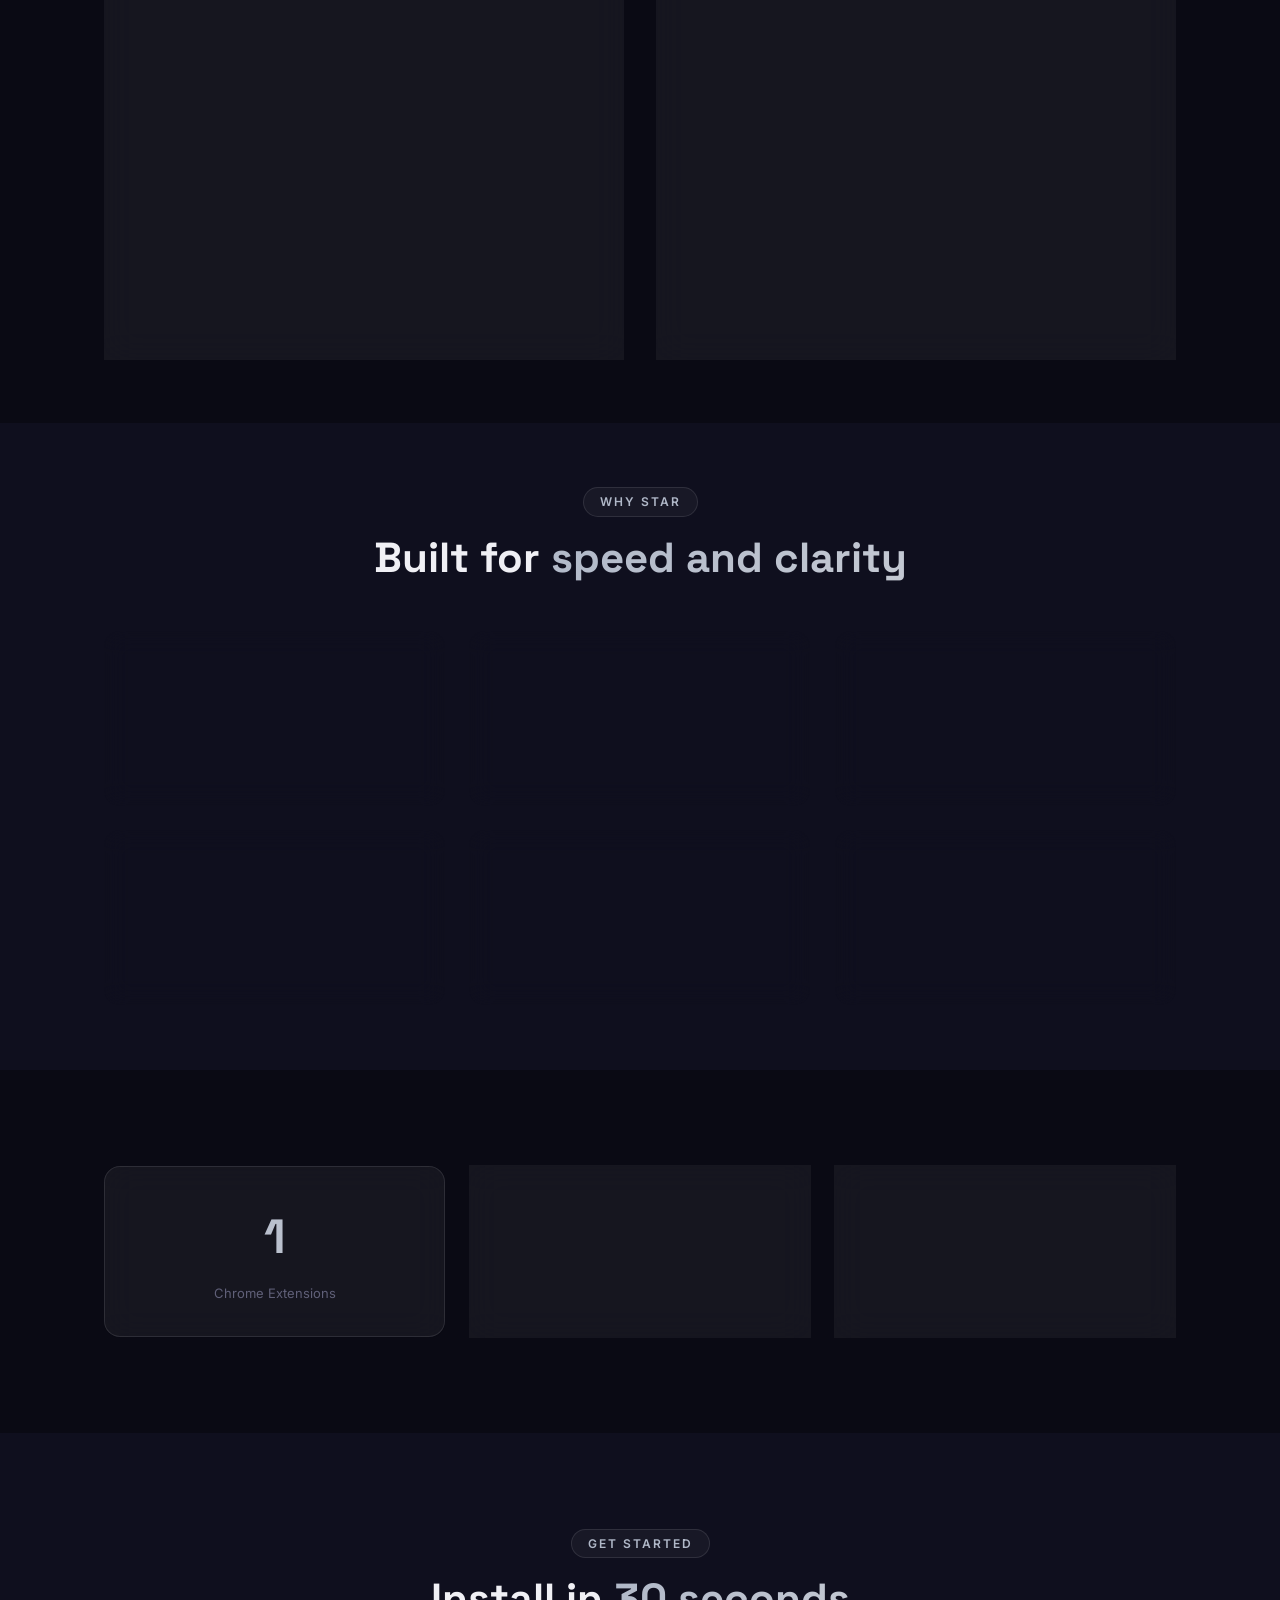
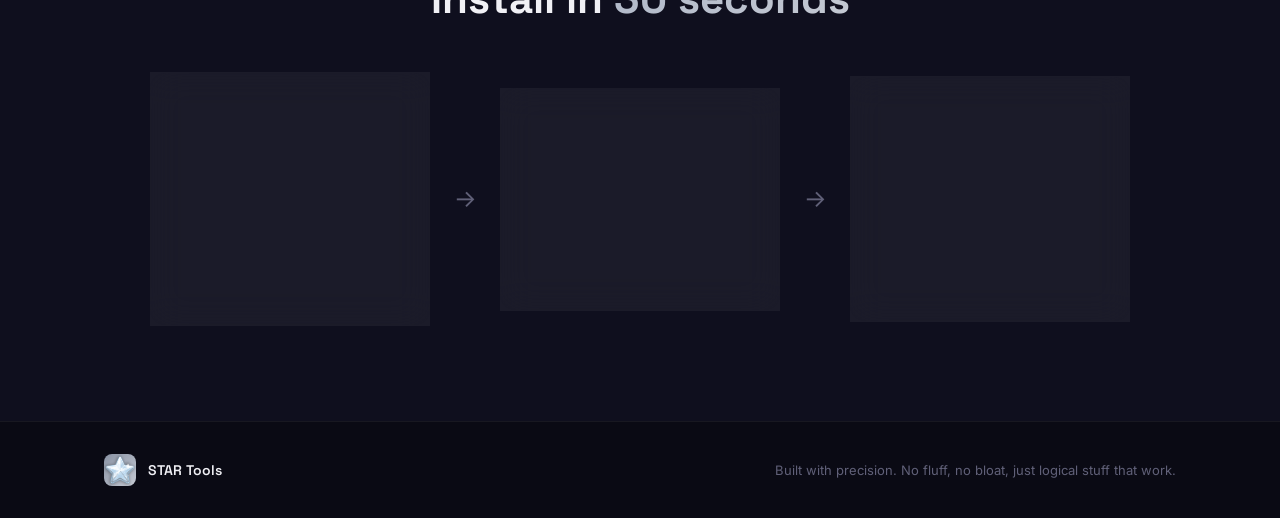
==== commit cb46e186: "fix(nav): hamburger left + brand center + fix duplicate const crash Moved hamburger before brand in " ====
--- a/index.html
+++ b/index.html
@@ -21,6 +21,9 @@
 <!-- nav -->
 <nav class="nav" id="nav">
   <div class="nav-inner">
+    <button class="hamburger" id="hamburger" aria-label="Toggle menu">
+      <span></span><span></span><span></span>
+    </button>
     <div class="nav-brand">
       <img src="star-icon.png" alt="STAR Tools Icon" class="nav-logo">
       <span class="nav-title">STAR Tools</span>
@@ -33,9 +36,6 @@
       <a href="docs/" class="nav-link">Docs</a>
       <div class="nav-glider" id="navGlider"></div>
     </div>
-    <button class="hamburger" id="hamburger" aria-label="Toggle menu">
-      <span></span><span></span><span></span>
-    </button>
     <button class="theme-toggle" id="themeToggle" aria-label="Toggle theme">
       <span class="theme-icon sun">&#9788;</span>
       <span class="theme-icon moon">&#9790;</span>
--- a/styles.css
+++ b/styles.css
@@ -464,6 +464,8 @@
   .stats-row-3 { grid-template-columns: 1fr 1fr; }
   .install-steps { flex-direction: column; }
   .step-arrow { transform: rotate(90deg); }
+  .nav-inner { display: grid; grid-template-columns: 1fr auto 1fr; align-items: center; }
+  .nav-brand { justify-self: center; }
   .nav-links {
     display: none; position: absolute; top: 100%; left: 0; right: 0;
     flex-direction: column; gap: 0; padding: var(--sp-4) var(--sp-6);
@@ -473,9 +475,11 @@
   .nav-links.open { display: flex; }
   .nav-links .nav-link { padding: var(--sp-3) 0; }
   .nav-glider { display: none; }
+  .theme-toggle { justify-self: end; }
   .hamburger {
     display: flex; flex-direction: column; gap: 5px; background: none;
     border: none; cursor: pointer; padding: var(--sp-2); z-index: 10;
+    justify-self: start;
   }
   .hamburger span {
     width: 22px; height: 2px; background: var(--text-primary);
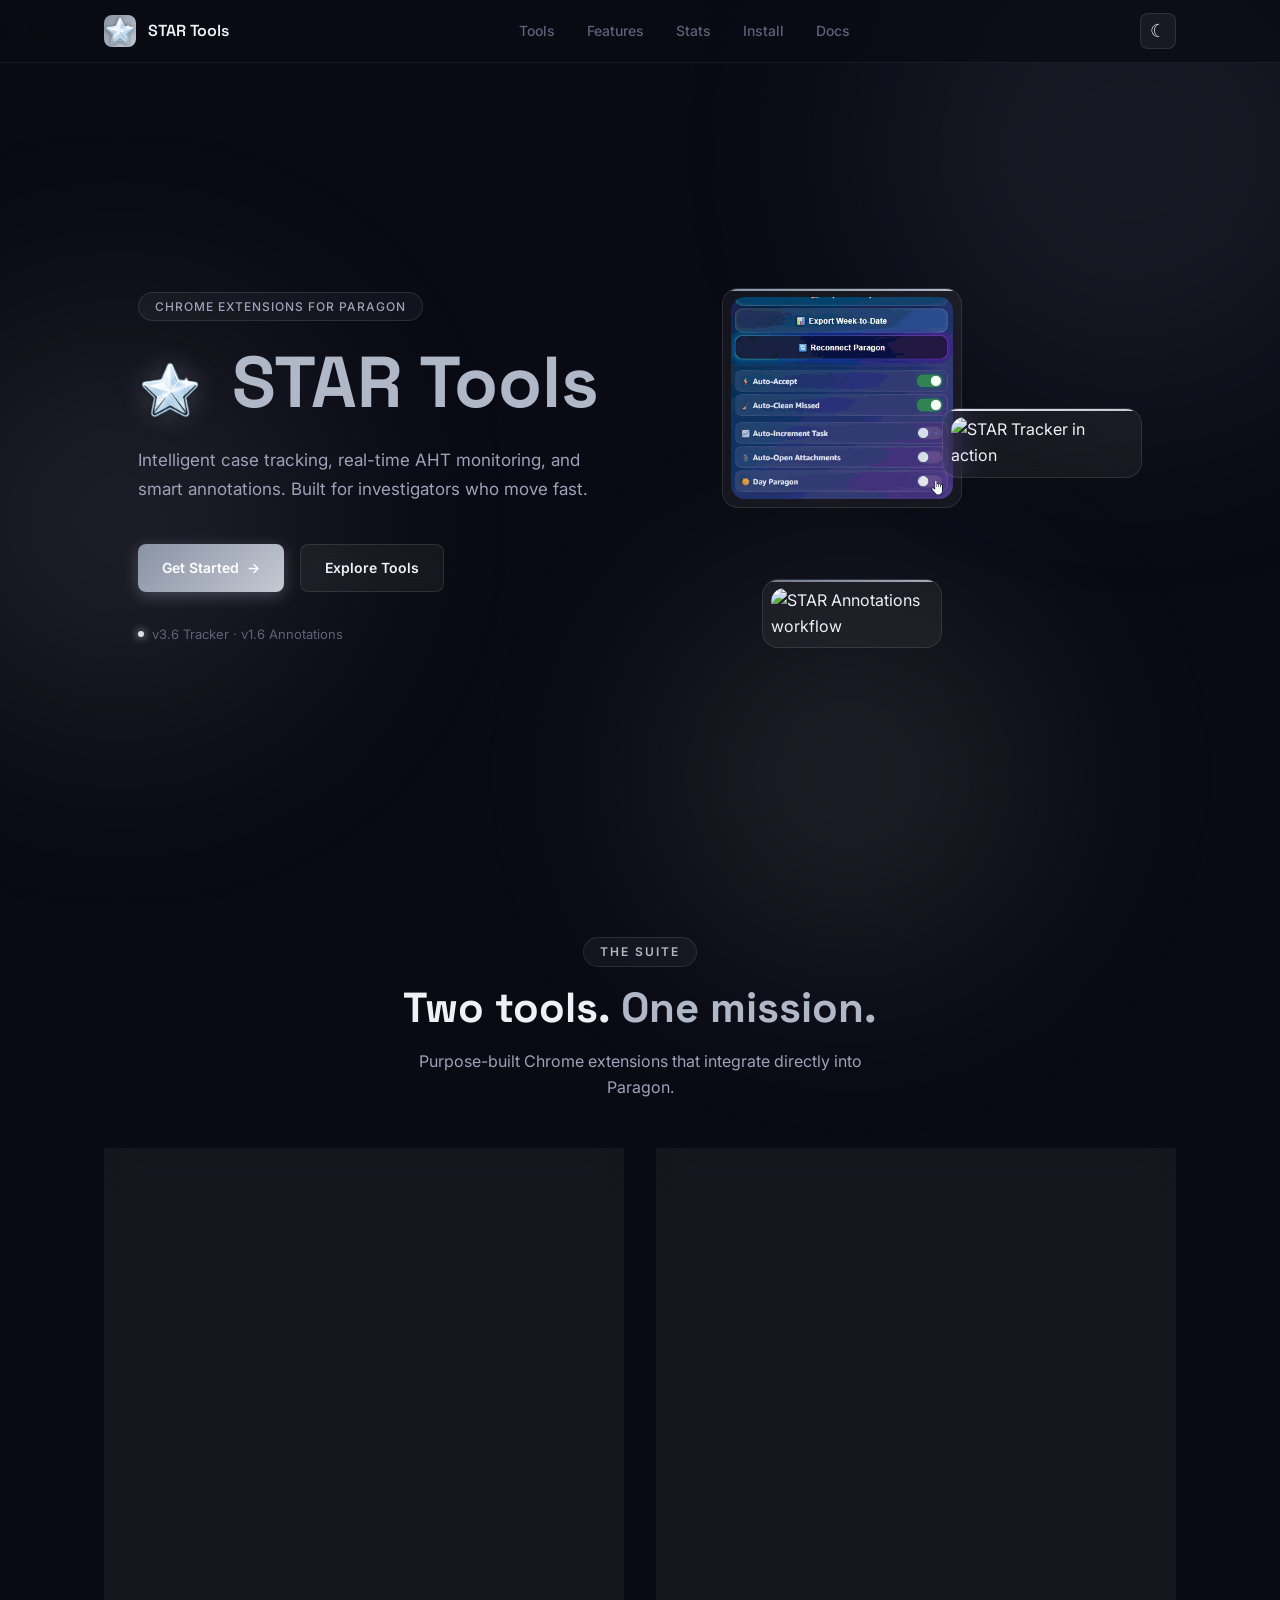
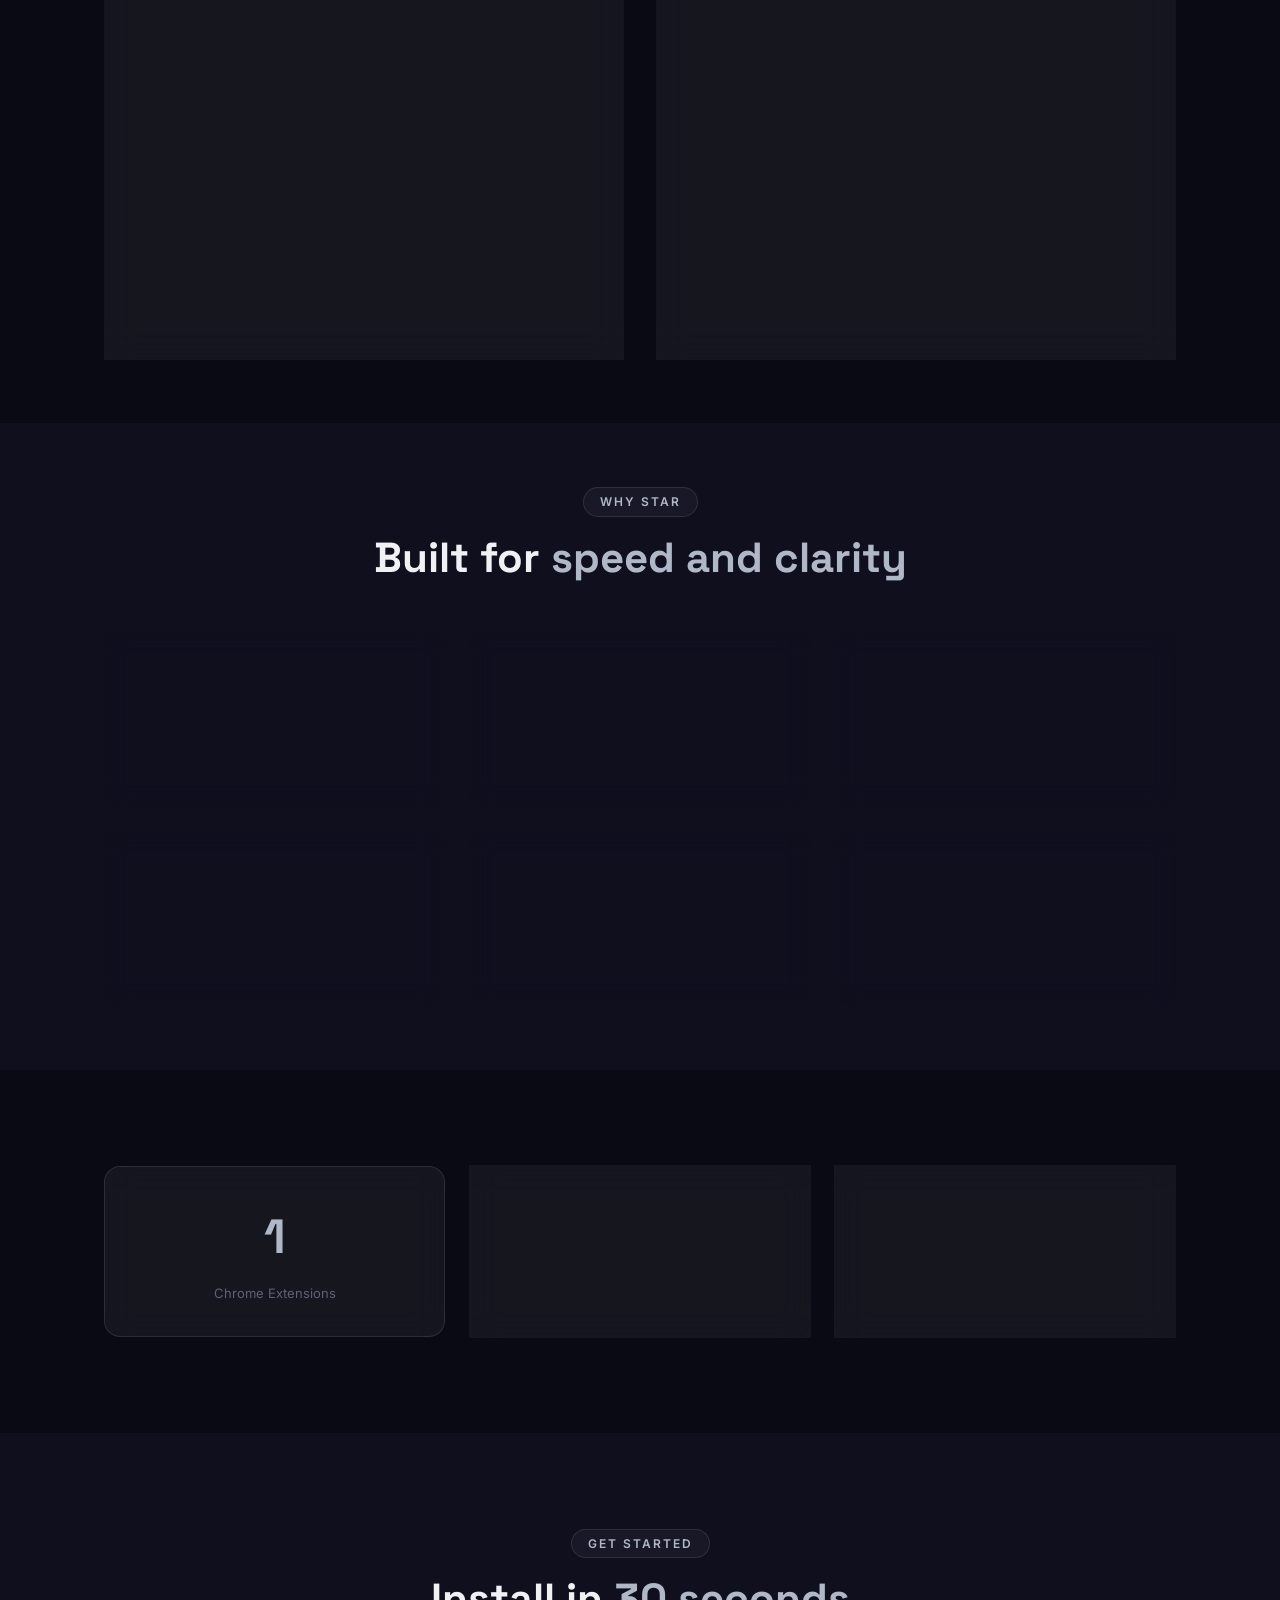
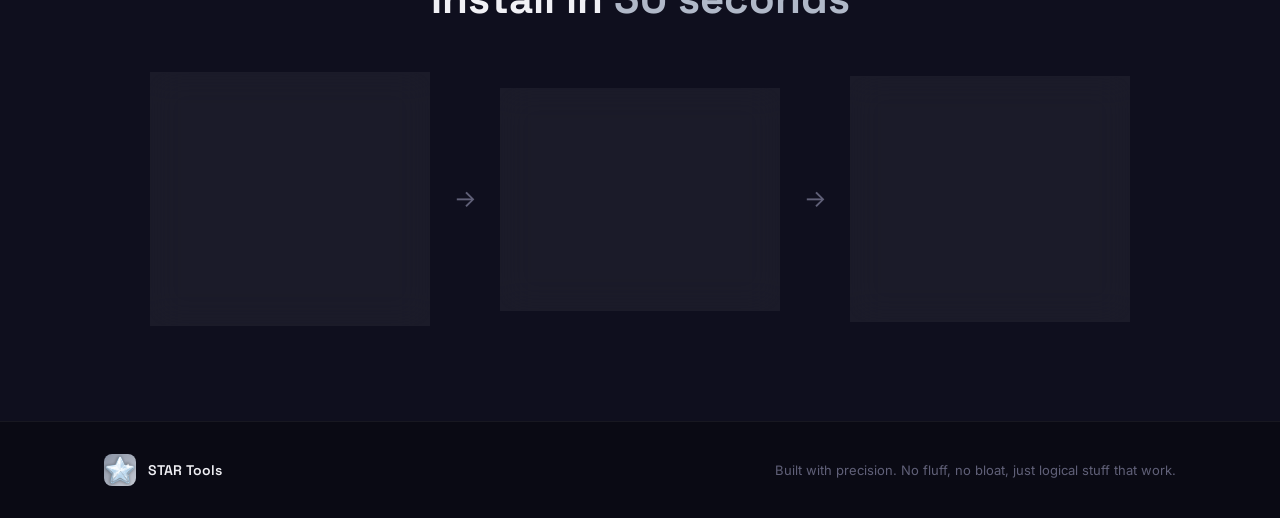
==== commit 4d96e214: "fix(a11y): resolve Impeccable anti-patterns - Replace gradient text with solid brand color (3 gradie" ====
--- a/index.html
+++ b/index.html
@@ -150,27 +150,27 @@
     </div>
     <div class="features-grid">
       <div class="glass-card feature-card" data-tilt data-tilt-glare data-tilt-max-glare="0.3" data-tilt-scale="1.05">
-        <h4 class="feature-name"><span class="gradient-text">Zero Config</span></h4>
+        <h3 class="feature-name"><span class="gradient-text">Zero Config</span></h3>
         <p class="feature-desc">Install the extension, open Paragon, and it just works. Auto-detects your queue and profile instantly.</p>
       </div>
       <div class="glass-card feature-card" data-tilt data-tilt-glare data-tilt-max-glare="0.3" data-tilt-scale="1.05">
-        <h4 class="feature-name"><span class="gradient-text">All Regions</span></h4>
+        <h3 class="feature-name"><span class="gradient-text">All Regions</span></h3>
         <p class="feature-desc">Full support for all Paragon regions and time zones. Same tools, same experience, everywhere.</p>
       </div>
       <div class="glass-card feature-card" data-tilt data-tilt-glare data-tilt-max-glare="0.3" data-tilt-scale="1.05">
-        <h4 class="feature-name"><span class="gradient-text">Dark Mode</span></h4>
+        <h3 class="feature-name"><span class="gradient-text">Dark Mode</span></h3>
         <p class="feature-desc">One toggle inverts Paragon's blinding white into a comfortable dark theme. Your eyes will thank you.</p>
       </div>
       <div class="glass-card feature-card" data-tilt data-tilt-glare data-tilt-max-glare="0.3" data-tilt-scale="1.05">
-        <h4 class="feature-name"><span class="gradient-text">Live Dashboard</span></h4>
+        <h3 class="feature-name"><span class="gradient-text">Live Dashboard</span></h3>
         <p class="feature-desc">Real-time stats per profile. Cases completed, average AHT, daily trends. All in a compact popup.</p>
       </div>
       <div class="glass-card feature-card" data-tilt data-tilt-glare data-tilt-max-glare="0.3" data-tilt-scale="1.05">
-        <h4 class="feature-name"><span class="gradient-text">Extensible Profiles</span></h4>
+        <h3 class="feature-name"><span class="gradient-text">Extensible Profiles</span></h3>
         <p class="feature-desc">Add new queue profiles with a simple template system: config, detector, popup. Plug and play.</p>
       </div>
       <div class="glass-card feature-card" data-tilt data-tilt-glare data-tilt-max-glare="0.3" data-tilt-scale="1.05">
-        <h4 class="feature-name"><span class="gradient-text">Local Storage</span></h4>
+        <h3 class="feature-name"><span class="gradient-text">Local Storage</span></h3>
         <p class="feature-desc">All data stays in your browser. No external servers, no tracking, no data leaving your machine.</p>
       </div>
     </div>
@@ -207,7 +207,7 @@
     <div class="install-steps">
       <div class="glass-card step-card">
         <div class="step-num">1</div>
-        <h4 class="step-title">Download</h4>
+        <h3 class="step-title">Download</h3>
         <p class="step-desc">Download the latest release ZIP from the STAR Tools repository.</p>
         <a href="STAR-Tools-Bundle.zip" download class="btn btn-download btn-sm">
           <span>Download Bundle</span>
@@ -217,18 +217,17 @@
       <div class="step-arrow">&rarr;</div>
       <div class="glass-card step-card">
         <div class="step-num">2</div>
-        <h4 class="step-title">Unzip</h4>
+        <h3 class="step-title">Unzip</h3>
         <p class="step-desc">Extract each extension folder (STAR-Tracker, STAR-Annotations) to a local directory.</p>
       </div>
       <div class="step-arrow">&rarr;</div>
       <div class="glass-card step-card">
         <div class="step-num">3</div>
-        <h4 class="step-title">Load</h4>
+        <h3 class="step-title">Load</h3>
         <p class="step-desc">Open <code>chrome://extensions</code>, enable Developer Mode, click "Load unpacked" and select each folder.</p>
       </div>
     </div>
   </div>
-</section>
 </section>
 <footer class="footer">
   <div class="container footer-inner">
--- a/styles.css
+++ b/styles.css
@@ -174,7 +174,7 @@
   position: absolute; bottom: -6px; height: 1px;
   background: var(--brand-400);
   border-radius: 1px;
-  transition: left 0.4s cubic-bezier(0.37, 1.95, 0.66, 0.56), width 0.4s var(--ease);
+  transition: left 0.4s cubic-bezier(0.16, 1, 0.3, 1), width 0.3s cubic-bezier(0.16, 1, 0.3, 1), opacity 0.3s var(--ease);
   pointer-events: none;
   opacity: 0;
 }
@@ -227,12 +227,8 @@
   font-weight: 800; line-height: 1.05; margin-bottom: var(--sp-6);
 }
 .gradient-text {
-  background: linear-gradient(var(--grad-angle), var(--brand-400), var(--accent-blue), var(--accent-emerald));
-  background-size: 200% 200%; -webkit-background-clip: text; background-clip: text;
-  -webkit-text-fill-color: transparent;
-  animation: gradShift 4s ease infinite;
-}
-@keyframes gradShift { 0%,100% { background-position: 0% 50%; } 50% { background-position: 100% 50%; } }
+  color: var(--brand-400);
+}
 
 .hero-subtitle { font-size: 17px; color: var(--text-secondary); line-height: 1.7; margin-bottom: var(--sp-8); max-width: 460px; }
 .hero-actions { display: flex; gap: var(--sp-4); margin-bottom: var(--sp-7); flex-wrap: wrap; }
@@ -322,7 +318,7 @@
 .card-timer { font-family: var(--font-display); font-size: 36px; font-weight: 700; color: var(--accent-blue); text-shadow: 0 0 20px rgba(56,189,248,0.3); }
 .card-label { font-size: 12px; color: var(--text-muted); margin-top: var(--sp-1); }
 .card-bar { height: 4px; background: var(--surface); border-radius: 2px; margin-top: var(--sp-3); overflow: hidden; }
-.card-bar-fill { height: 100%; background: linear-gradient(90deg, var(--accent-emerald), var(--accent-amber)); border-radius: 2px; transition: width 1s var(--ease); }
+.card-bar-fill { height: 100%; background: linear-gradient(90deg, var(--accent-emerald), var(--accent-amber)); border-radius: 2px; transform-origin: left; transition: transform 1s var(--ease); }
 .card-mini-title { font-size: 13px; font-weight: 600; margin-bottom: var(--sp-3); }
 .card-tags { display: flex; gap: var(--sp-2); flex-wrap: wrap; }
 .tag {
@@ -337,7 +333,7 @@
 [data-theme="dark"] .tag-misc { color: #a5b4c8; border-color: rgba(165,180,200,0.3); background: rgba(165,180,200,0.08); }
 
 .card-stat-row { text-align: center; }
-.card-stat-num { font-family: var(--font-display); font-size: 40px; font-weight: 700; background: linear-gradient(var(--grad-angle), var(--brand-400), var(--accent-rose)); -webkit-background-clip: text; background-clip: text; -webkit-text-fill-color: transparent; }
+.card-stat-num { font-family: var(--font-display); font-size: 40px; font-weight: 700; color: var(--brand-400); }
 .card-stat-label { display: block; font-size: 12px; color: var(--text-muted); margin-top: var(--sp-1); }
 
 /* -- sections -- */
@@ -416,8 +412,7 @@
 .stat-card:hover { transform: translateY(-4px); }
 .stat-number {
   font-family: var(--font-display); font-size: 48px; font-weight: 800;
-  background: linear-gradient(var(--grad-angle), var(--brand-400), var(--accent-blue));
-  -webkit-background-clip: text; background-clip: text; -webkit-text-fill-color: transparent;
+  color: var(--brand-400);
 }
 .stat-text { -webkit-text-fill-color: unset; background: none; color: var(--brand-400); }
 .stat-label { font-size: 13px; color: var(--text-muted); margin-top: var(--sp-2); }
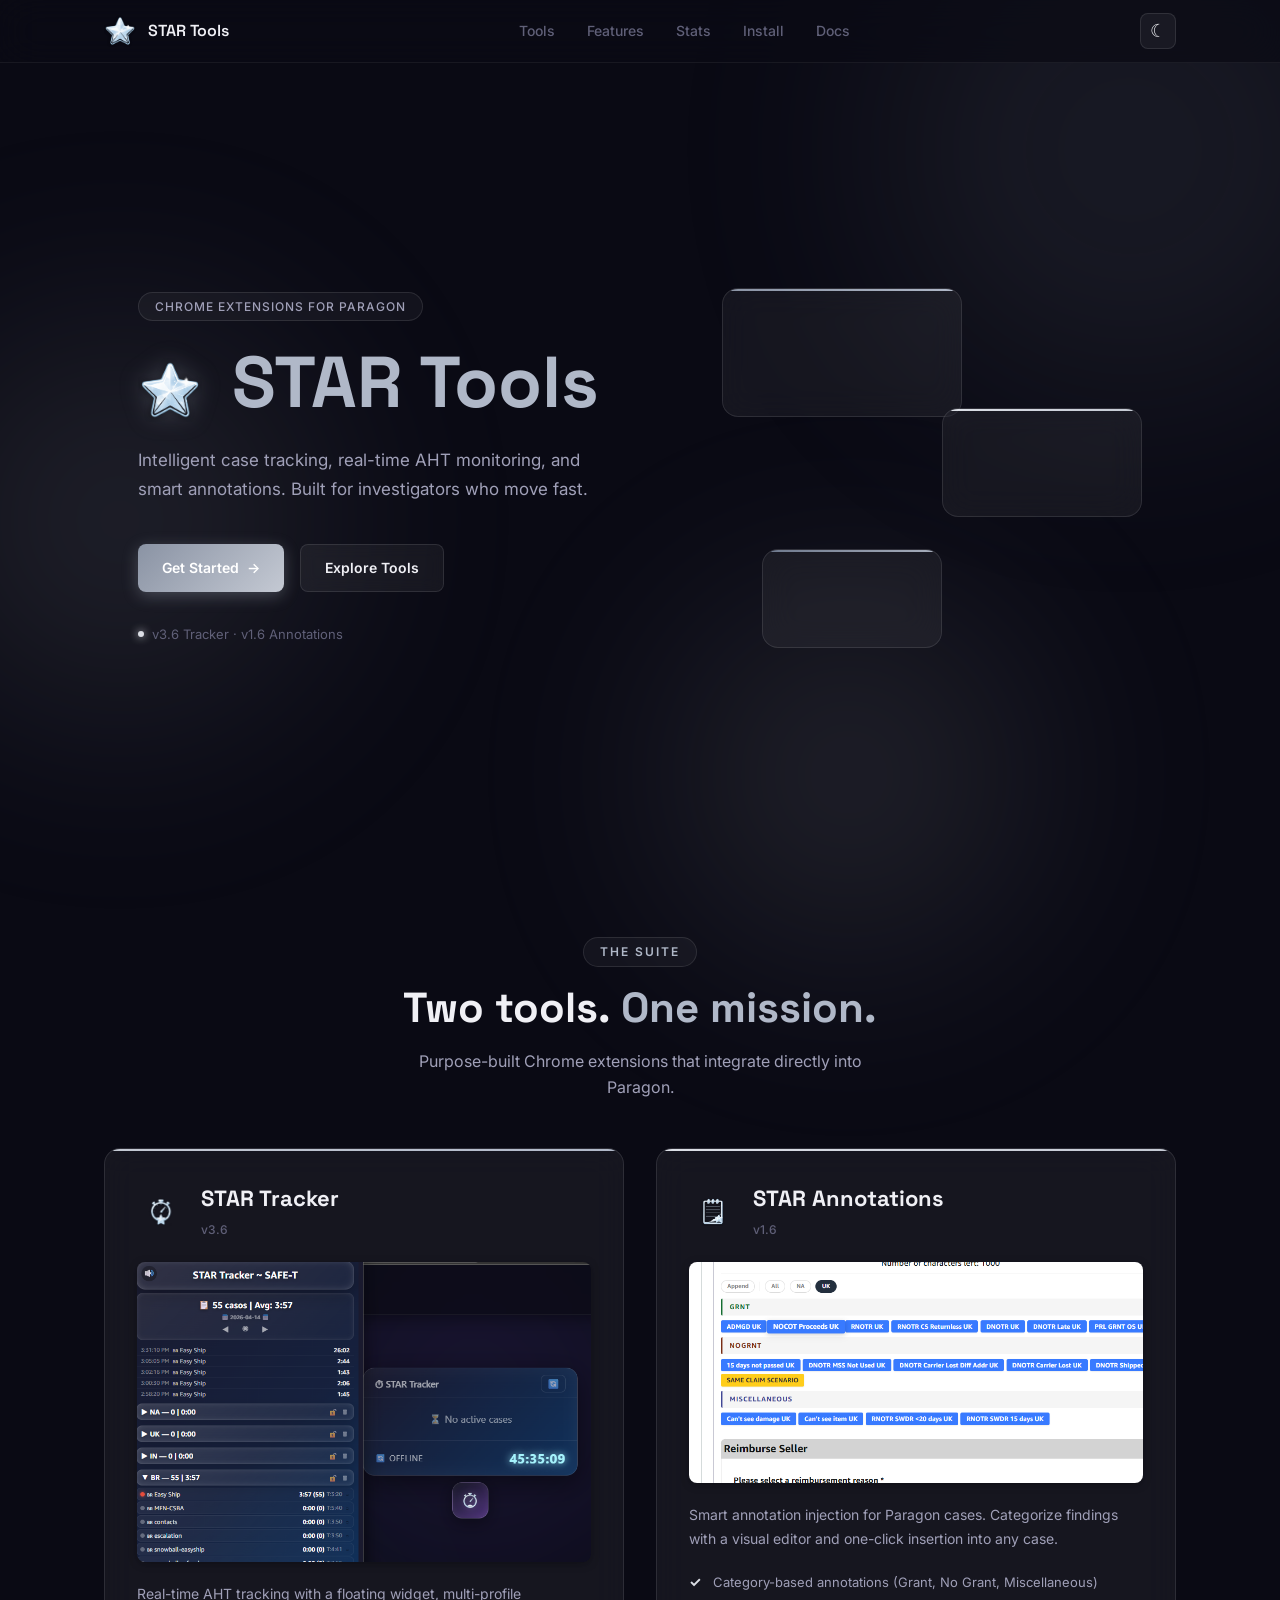
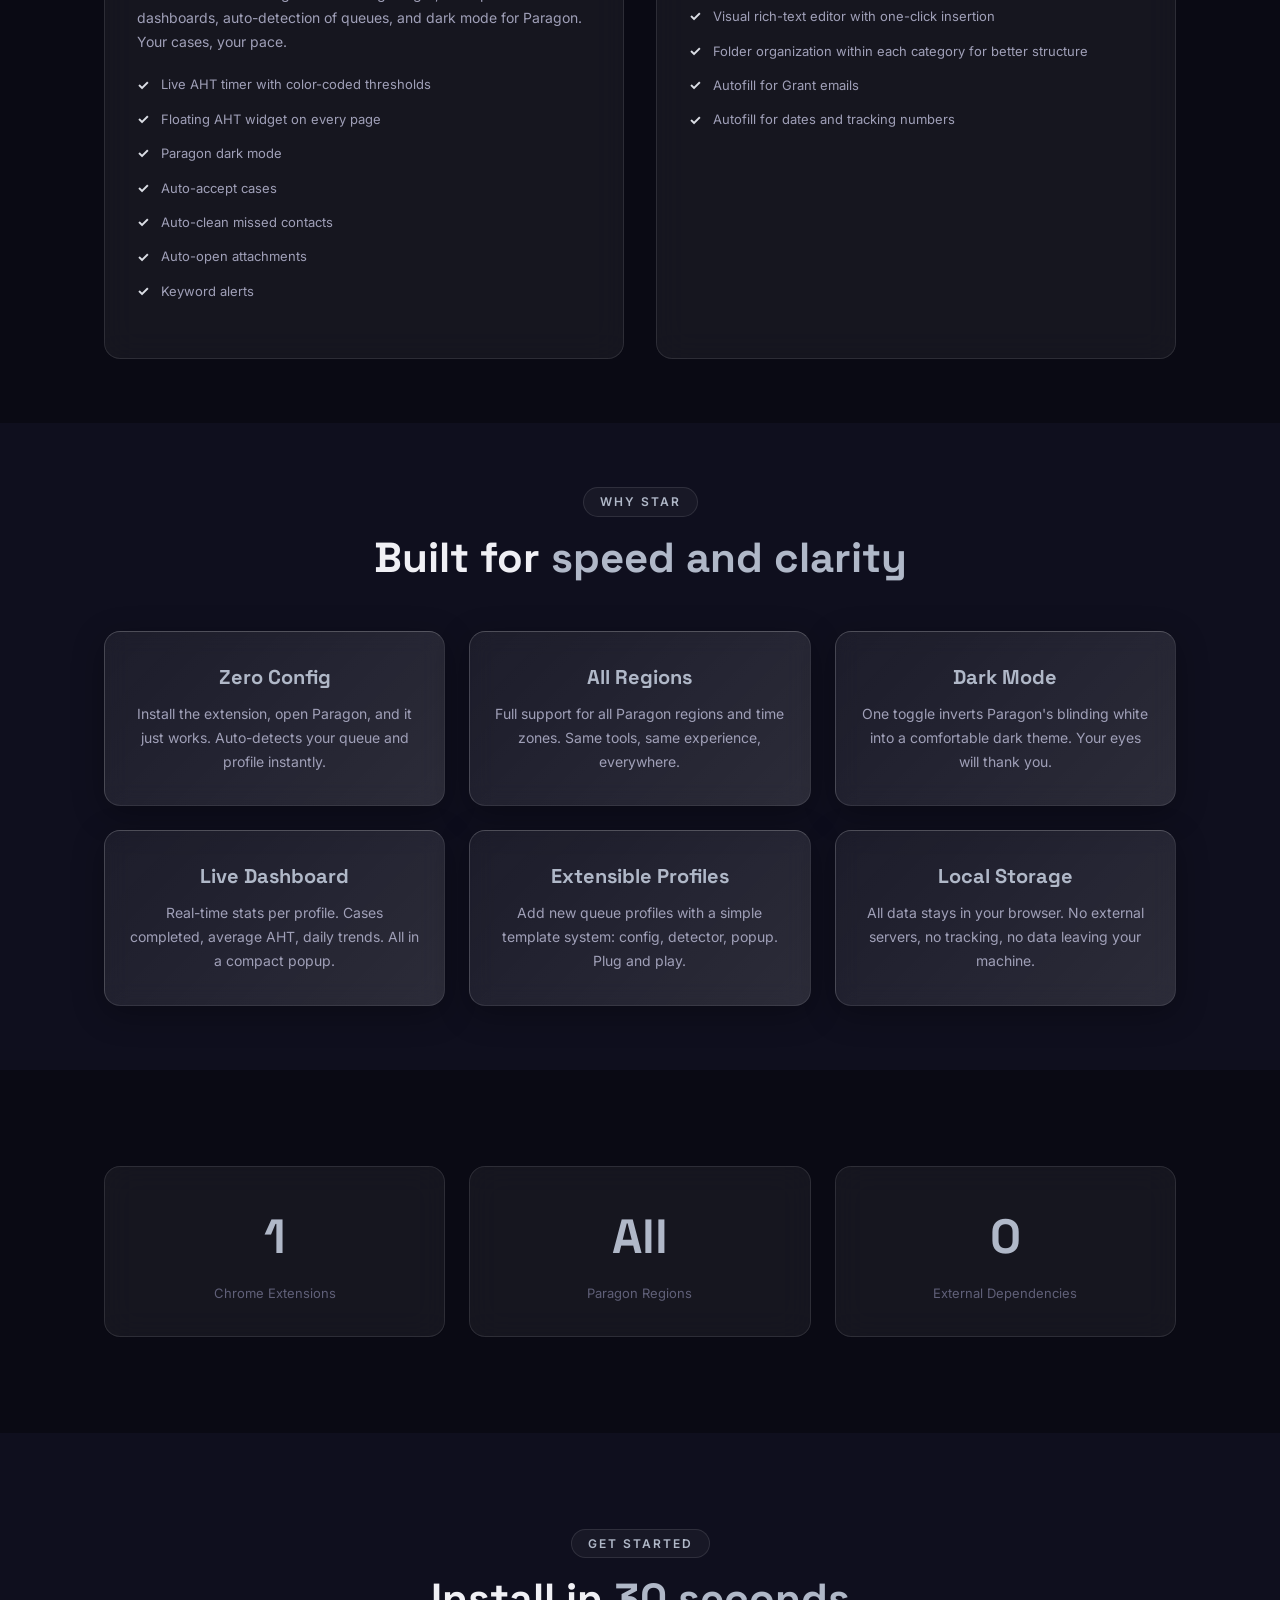
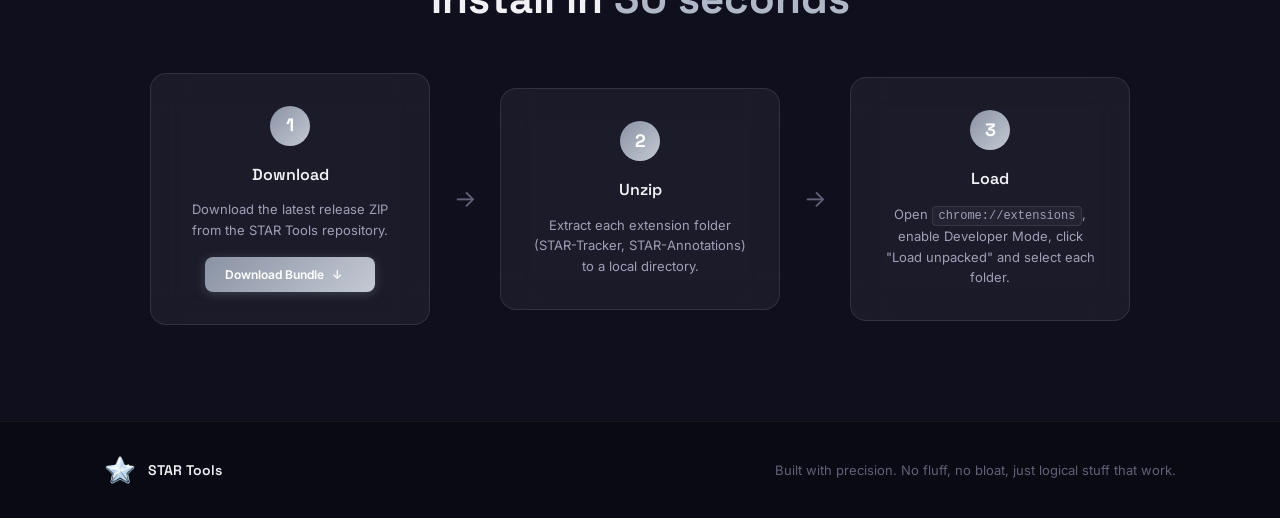
==== commit 63d696ea: "perf: convert GIFs to MP4 (34.6MB -> 1.3MB, 96% reduction)" ====
--- a/index.html
+++ b/index.html
@@ -69,15 +69,15 @@
   <div class="hero-visual">
     <div class="glass-card hero-card hero-card-1">
       <div class="card-accent"></div>
-      <img src="hero-1.gif" alt="STAR Tools demo" class="hero-gif">
+      <video src="hero-1.mp4" autoplay loop muted playsinline class="hero-gif"></video>
     </div>
     <div class="glass-card hero-card hero-card-2">
       <div class="card-accent accent-green"></div>
-      <img src="hero-2.gif" alt="STAR Tracker in action" class="hero-gif">
+      <video src="hero-2.mp4" autoplay loop muted playsinline class="hero-gif"></video>
     </div>
     <div class="glass-card hero-card hero-card-3">
       <div class="card-accent accent-purple"></div>
-      <img src="hero-3.gif" alt="STAR Annotations workflow" class="hero-gif">
+      <video src="hero-3.mp4" autoplay loop muted playsinline class="hero-gif"></video>
     </div>
   </div>
 </section>
--- a/styles.css
+++ b/styles.css
@@ -155,10 +155,8 @@
 }
 .nav-brand { display: flex; align-items: center; gap: var(--sp-3); }
 .nav-logo {
-  width: 32px; height: 32px; border-radius: var(--radius-sm);
-  background: linear-gradient(var(--grad-angle), var(--brand-500), var(--accent-blue));
+  width: 32px; height: 32px;
   display: flex; align-items: center; justify-content: center;
-  font-family: var(--font-display); font-weight: 700; font-size: 16px; color: #fff;
 }
 .nav-title { font-family: var(--font-display); font-weight: 600; font-size: 16px; }
 .nav-links { display: flex; gap: var(--sp-7); position: relative; overflow: visible; }
@@ -214,7 +212,7 @@
 .hero-content { flex: 1; max-width: 520px; }
 .hero-icon {
   width: 64px; height: 64px; vertical-align: middle; margin-right: var(--sp-3);
-  border-radius: var(--radius-sm); filter: drop-shadow(0 0 12px rgba(176,184,200,0.3));
+  filter: drop-shadow(0 0 12px rgba(176,184,200,0.3));
 }
 .hero-badge {
   display: inline-block; padding: var(--sp-1) var(--sp-4); border-radius: 50px;
@@ -354,12 +352,11 @@
 .tool-card { padding: var(--sp-7); transition: transform var(--speed) var(--ease), border-color var(--speed) var(--ease), box-shadow var(--speed) var(--ease); }
 .tool-header { display: flex; align-items: center; gap: var(--sp-4); margin-bottom: var(--sp-5); }
 .tool-icon-wrap {
-  width: 48px; height: 48px; border-radius: var(--radius-sm);
-  background: linear-gradient(var(--grad-angle), rgba(196,201,211,0.15), rgba(176,184,200,0.15));
+  width: 48px; height: 48px;
   display: flex; align-items: center; justify-content: center; font-size: 24px;
 }
-.tool-icon-wrap.icon-emerald { background: linear-gradient(var(--grad-angle), rgba(167,174,188,0.15), rgba(196,201,211,0.15)); }
-.tool-header-icon { width: 28px; height: 28px; border-radius: 4px; }
+.tool-icon-wrap.icon-emerald { background: none; }
+.tool-header-icon { width: 28px; height: 28px; }
 .tool-icon { line-height: 1; }
 .tool-screenshot {
   display: block; max-width: 100%; border-radius: var(--radius-sm);
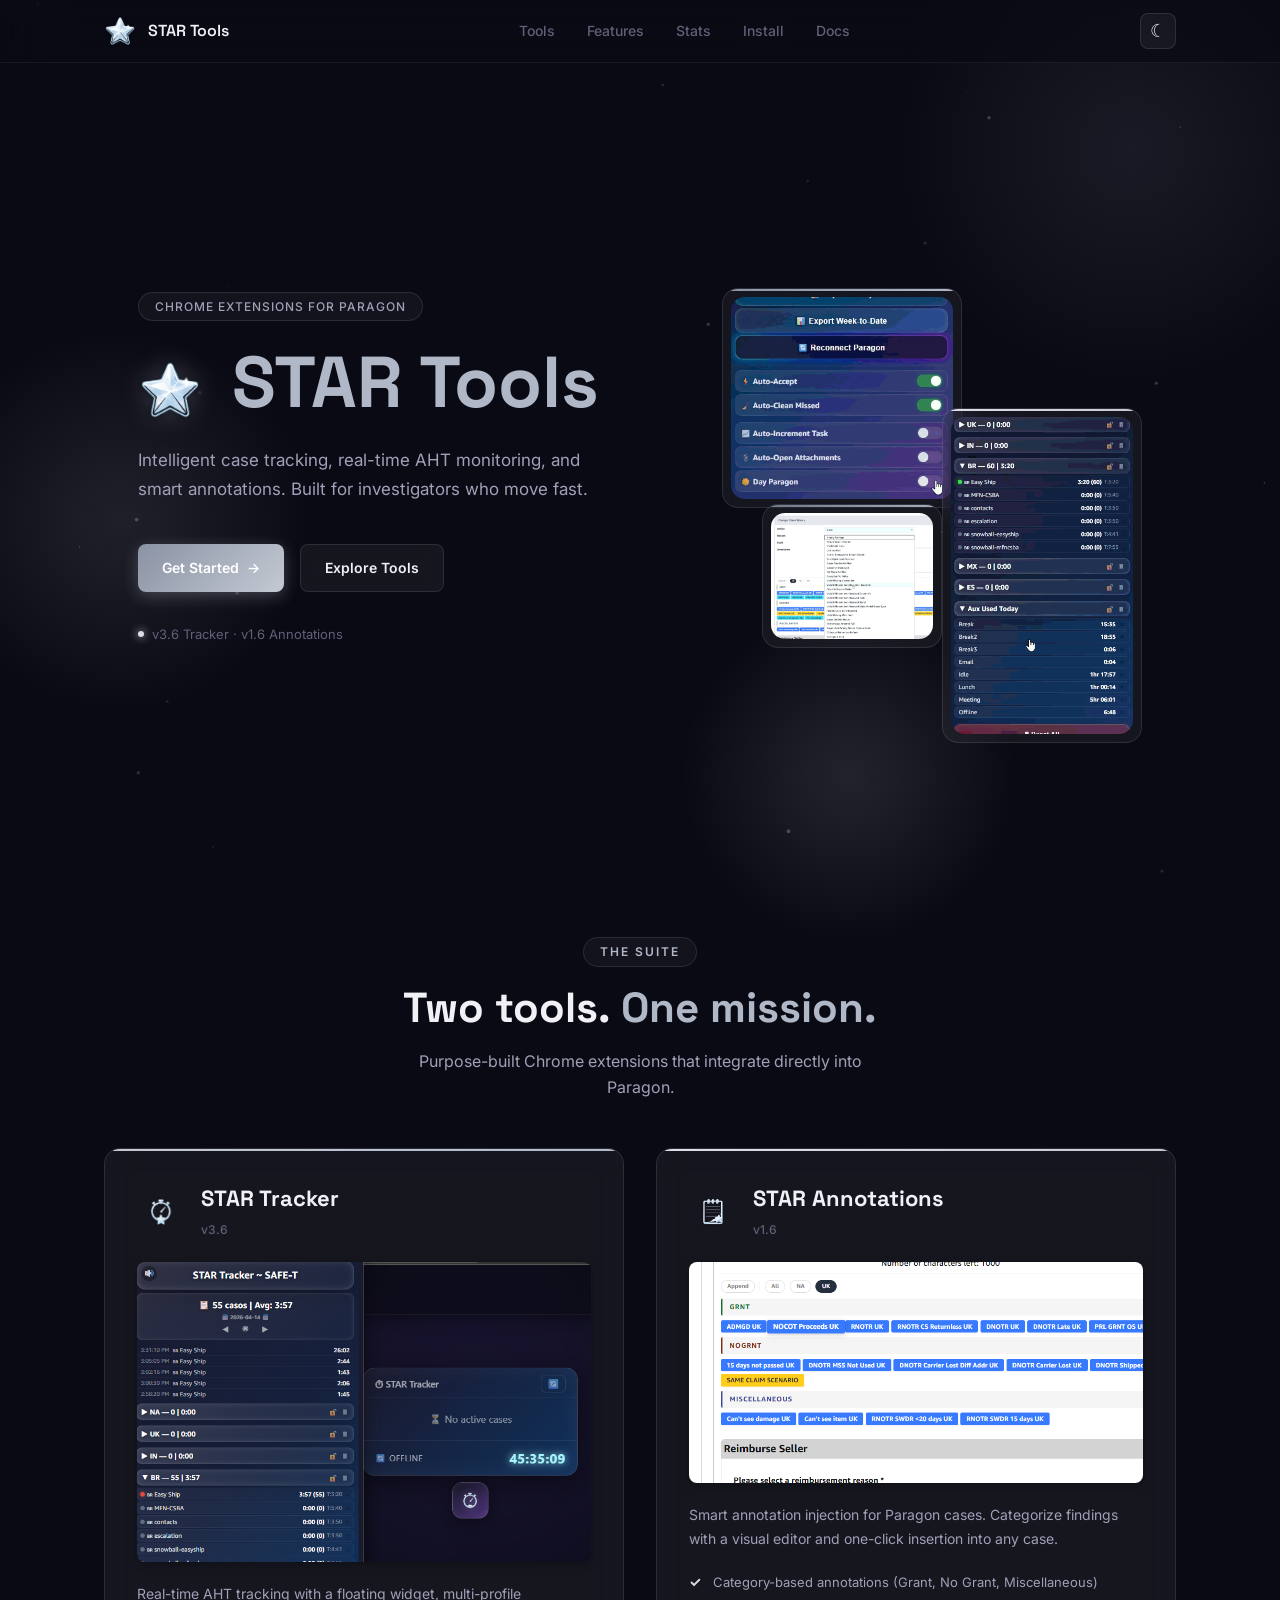
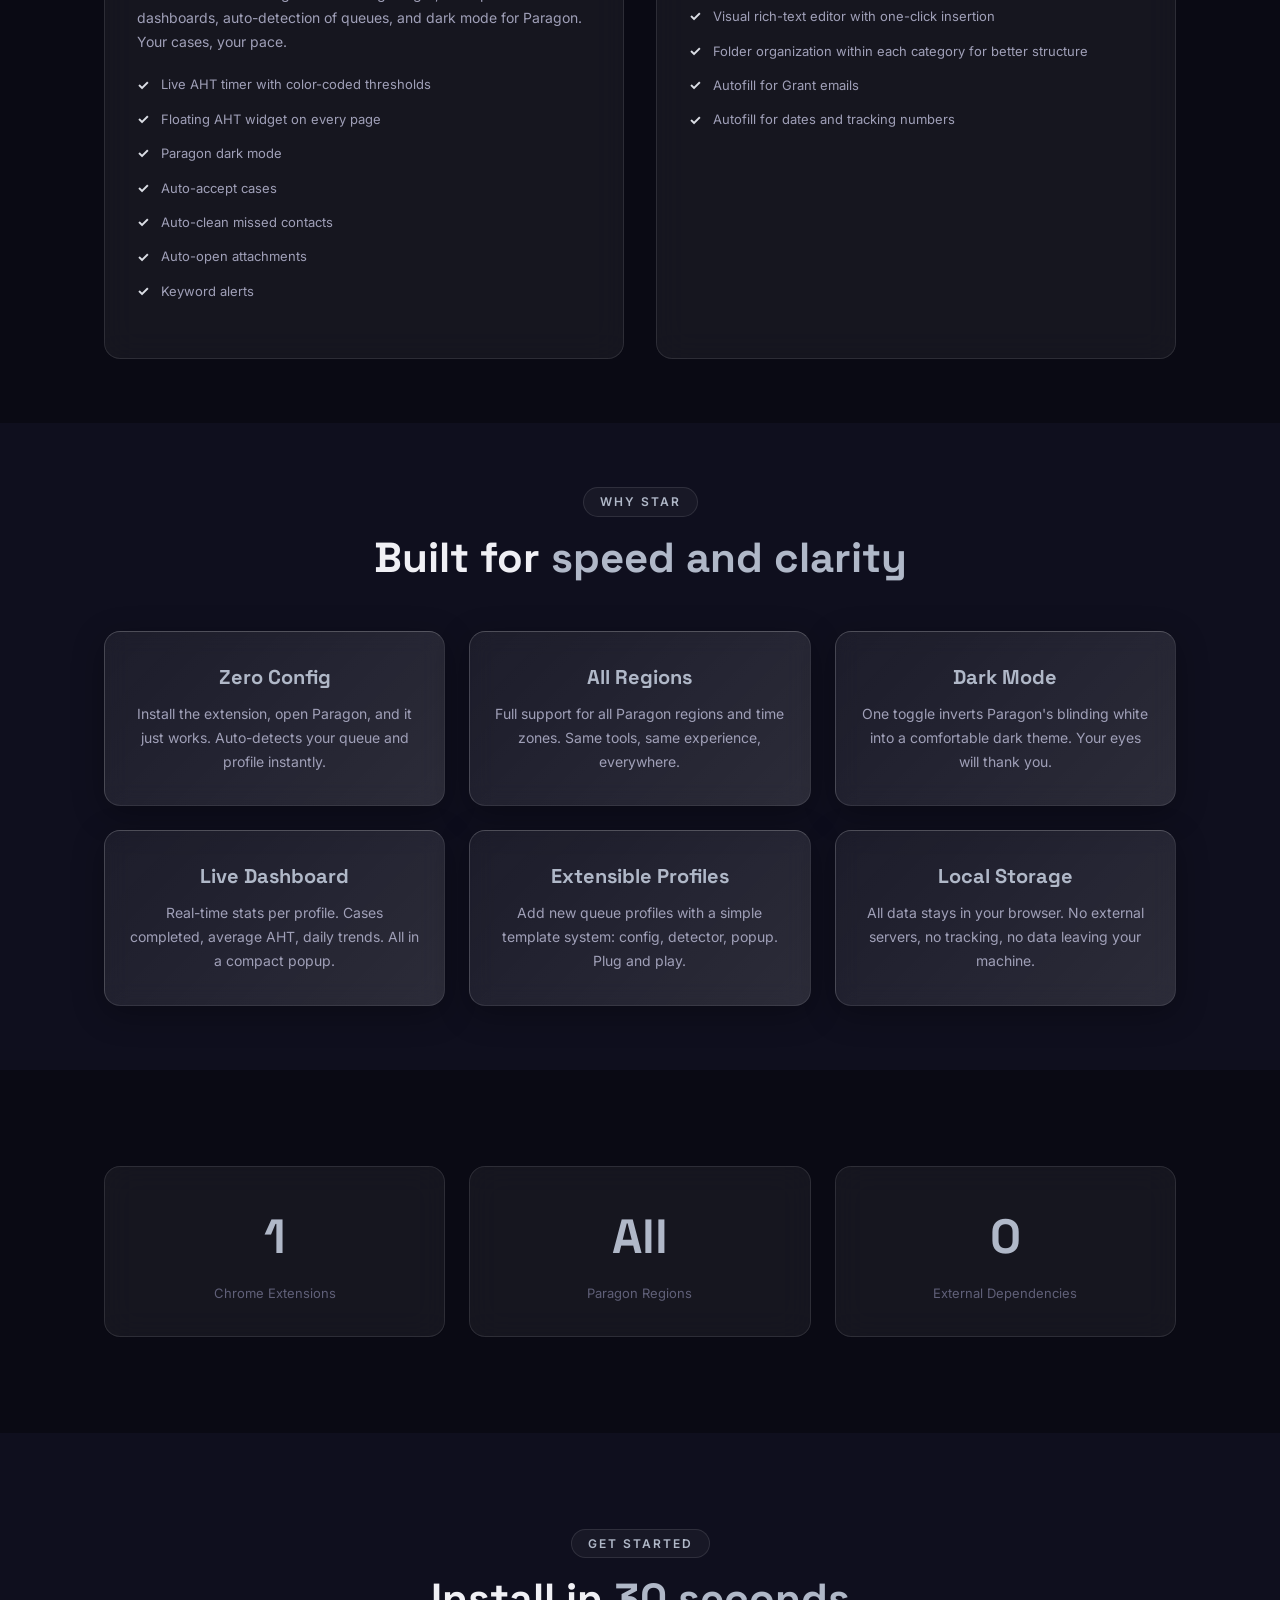
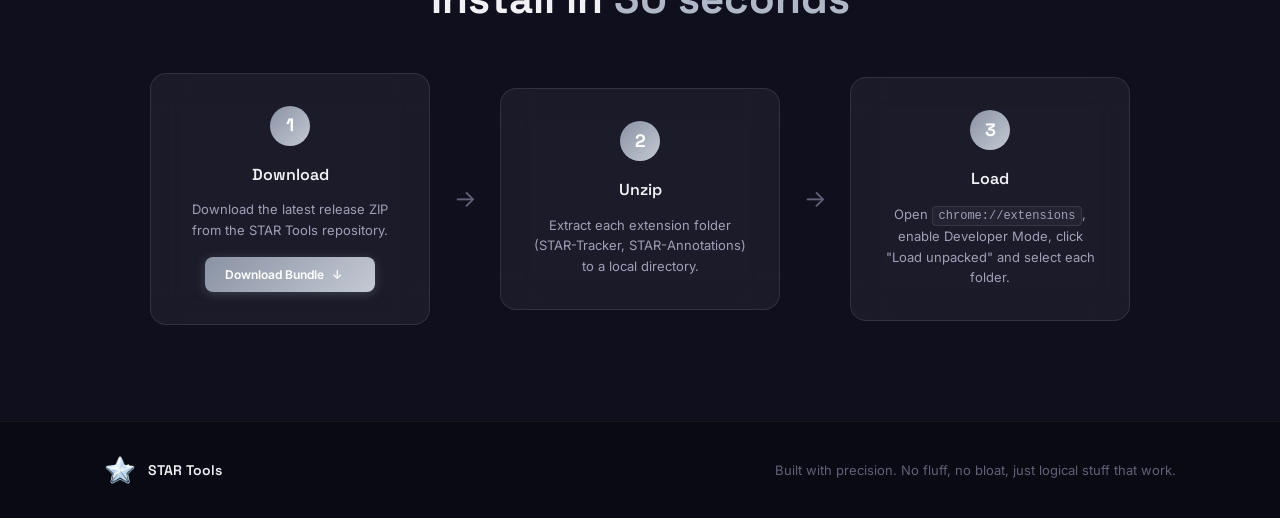
==== commit 235e1378: "fix: revert to optimized GIFs (34MB -> 2MB), remove MP4s (Chrome compat issue)" ====
--- a/index.html
+++ b/index.html
@@ -69,15 +69,15 @@
   <div class="hero-visual">
     <div class="glass-card hero-card hero-card-1">
       <div class="card-accent"></div>
-      <video src="hero-1.mp4" autoplay loop muted playsinline class="hero-gif"></video>
+      <img src="hero-1.gif" alt="STAR Tools demo" class="hero-gif" loading="lazy">
     </div>
     <div class="glass-card hero-card hero-card-2">
       <div class="card-accent accent-green"></div>
-      <video src="hero-2.mp4" autoplay loop muted playsinline class="hero-gif"></video>
+      <img src="hero-2.gif" alt="STAR Tracker in action" class="hero-gif" loading="lazy">
     </div>
     <div class="glass-card hero-card hero-card-3">
       <div class="card-accent accent-purple"></div>
-      <video src="hero-3.mp4" autoplay loop muted playsinline class="hero-gif"></video>
+      <img src="hero-3.gif" alt="STAR Annotations workflow" class="hero-gif" loading="lazy">
     </div>
   </div>
 </section>
--- a/styles.css
+++ b/styles.css
@@ -105,14 +105,14 @@
   100% { transform: translateY(-110vh) rotate(360deg); opacity: 0; }
 }
 
-/* -- ambient blobs -- */
+/* -- ambient blobs (radial gradient, no filter blur) -- */
 .blob {
-  position: fixed; border-radius: 50%; filter: blur(120px); pointer-events: none; z-index: 0;
-  opacity: 0.12;
-}
-.blob-1 { width: 500px; height: 500px; background: var(--brand-500); top: -100px; right: -100px; }
-.blob-2 { width: 400px; height: 400px; background: var(--accent-blue); bottom: 20%; left: -80px; }
-.blob-3 { width: 350px; height: 350px; background: var(--accent-emerald); bottom: -50px; right: 20%; }
+  position: fixed; border-radius: 50%; pointer-events: none; z-index: 0;
+  opacity: 0.12; background: radial-gradient(circle, var(--brand-500) 0%, transparent 70%);
+}
+.blob-1 { width: 500px; height: 500px; top: -100px; right: -100px; }
+.blob-2 { width: 400px; height: 400px; background: radial-gradient(circle, var(--accent-blue) 0%, transparent 70%); bottom: 20%; left: -80px; }
+.blob-3 { width: 350px; height: 350px; background: radial-gradient(circle, var(--accent-emerald) 0%, transparent 70%); bottom: -50px; right: 20%; }
 
 /* -- glass card base -- */
 .glass-card {
@@ -490,4 +490,7 @@
 /* -- reduced motion -- */
 @media (prefers-reduced-motion: reduce) {
   *, *::before, *::after { animation-duration: 0.01ms !important; transition-duration: 0.01ms !important; }
-}
+  .particles, .blob { display: none !important; }
+  .glass-card, .nav, .btn-glass { backdrop-filter: none !important; -webkit-backdrop-filter: none !important; }
+  [data-tilt] { transform: none !important; }
+}
